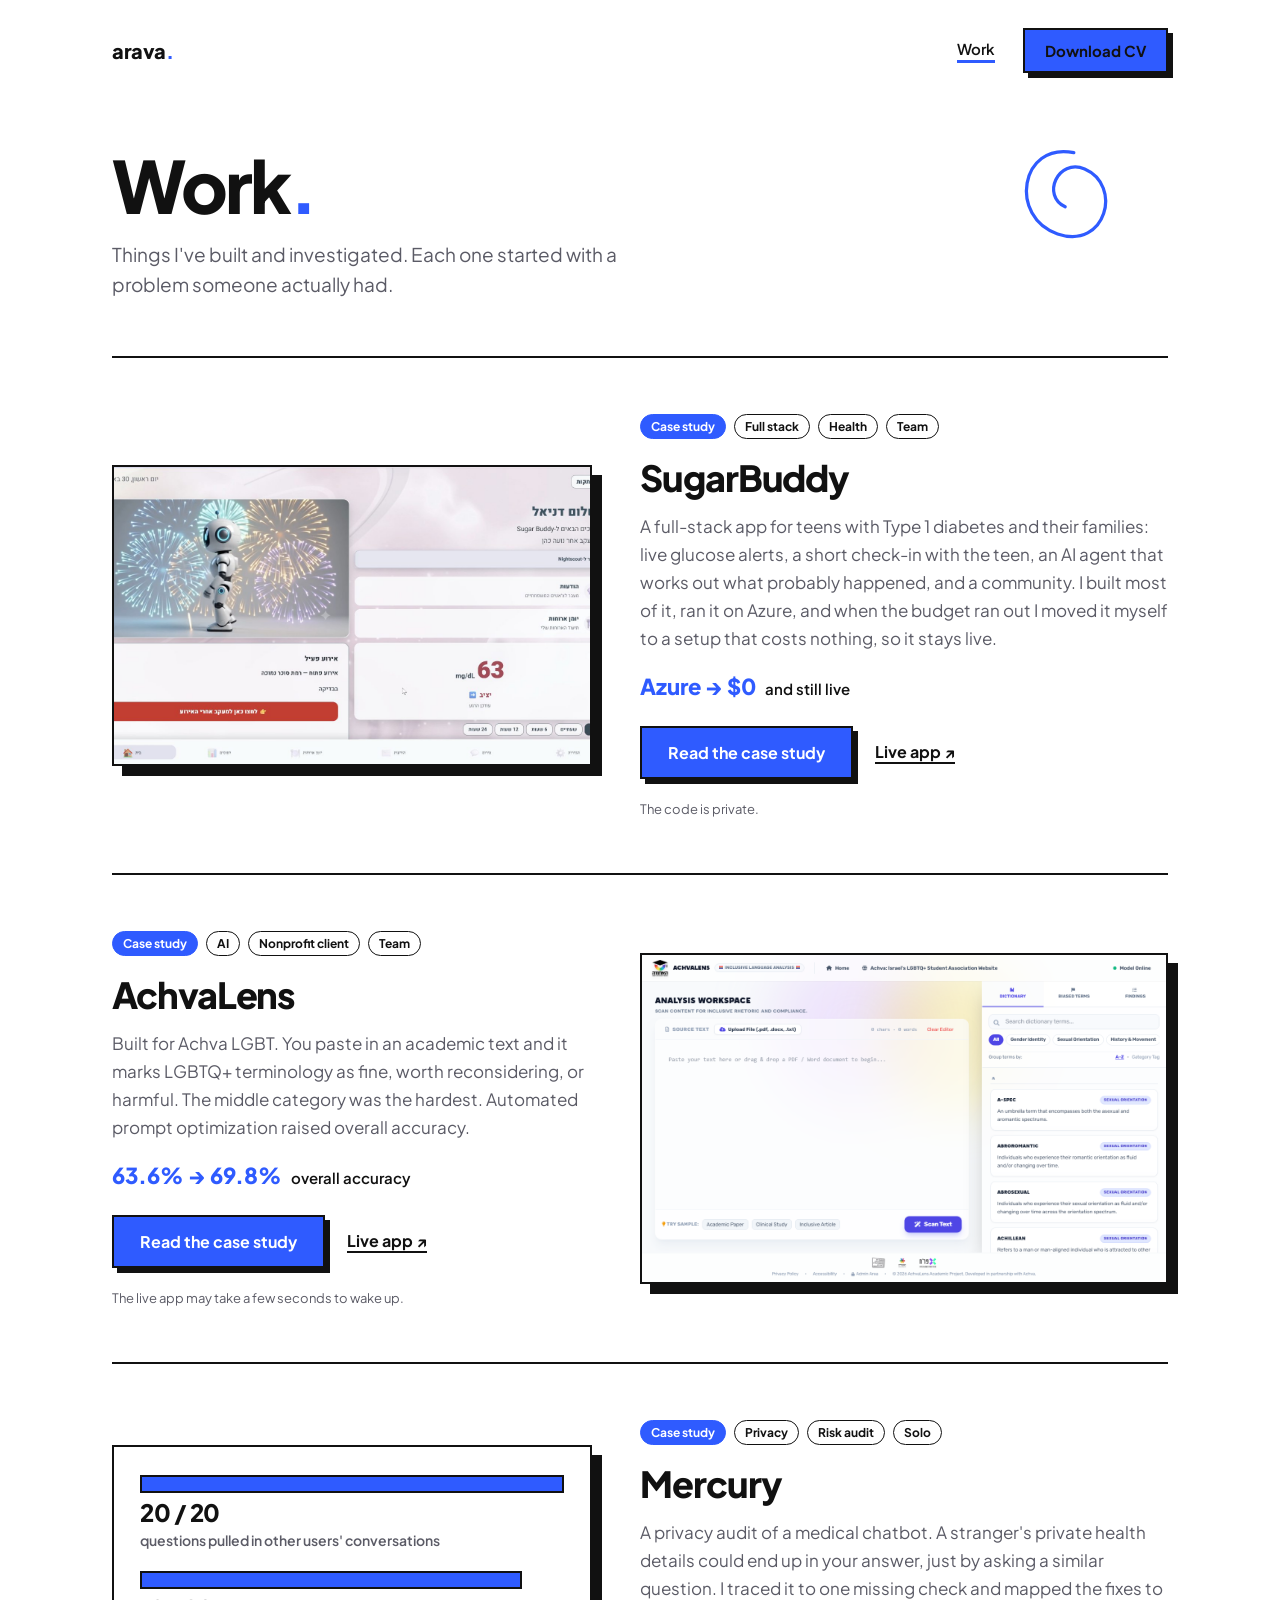
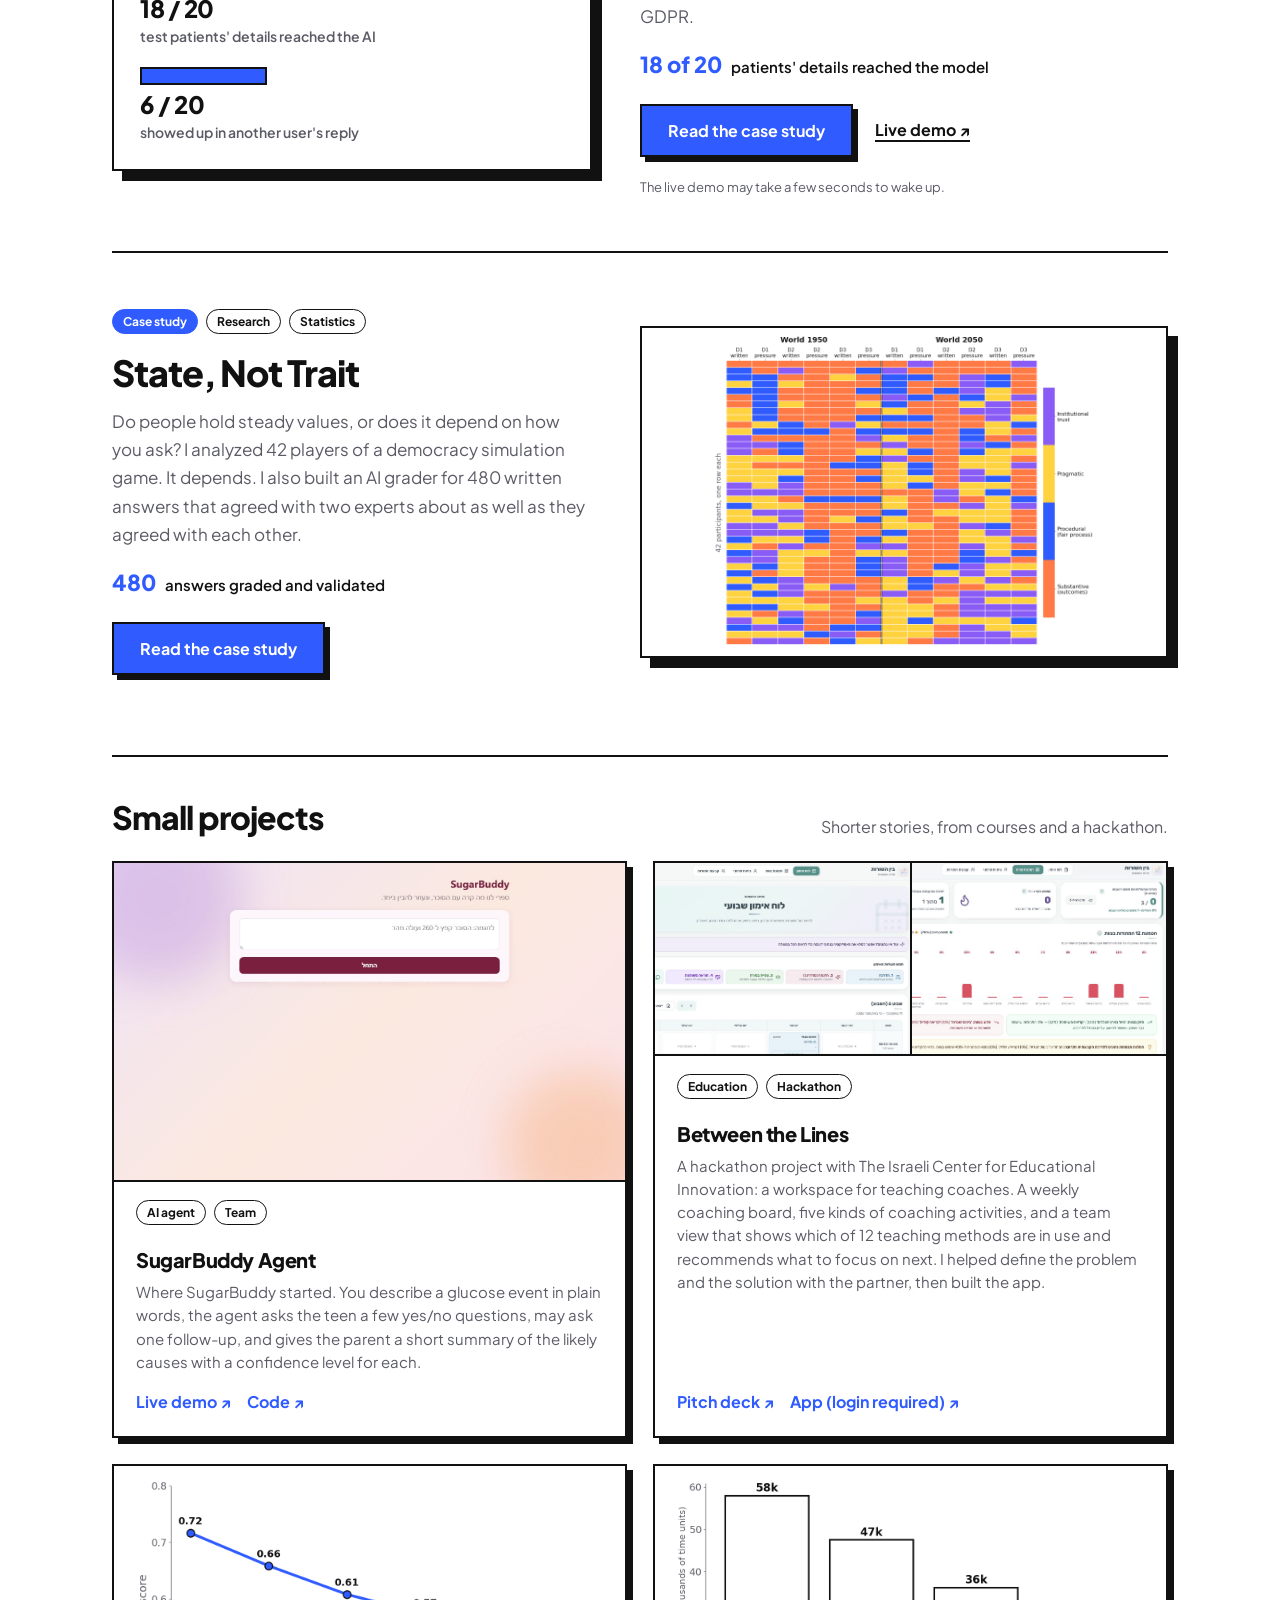
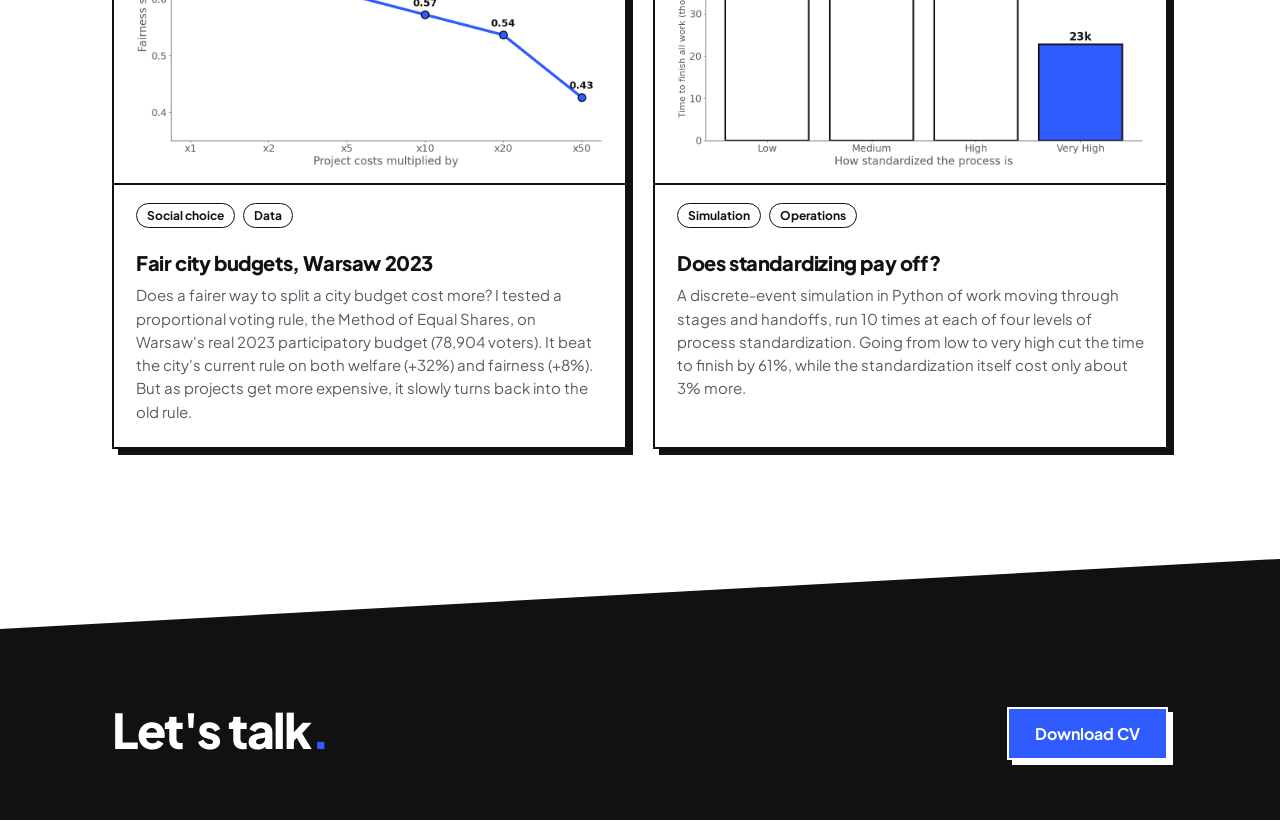
==== work.html @ e7c1b9d0 "Add Small projects: SugarBuddy Agent, Between the Lines, Warsaw budgets, simulation Co-Authored-By: " ====
<!DOCTYPE html>
<html lang="en">
<head>
<meta charset="utf-8">
<meta name="viewport" content="width=device-width, initial-scale=1">
<title>Work · Arava Gendelman</title>
<meta name="description" content="Projects by Arava Gendelman: an AI scanner for a nonprofit, a chatbot privacy audit, research on how people decide, and more.">
<meta property="og:title" content="Work · Arava Gendelman">
<meta property="og:description" content="Things I've built and investigated. Each one started with a problem someone actually had.">
<meta property="og:image" content="https://aravag2408.github.io/assets/img/og.png">
<link rel="icon" href="assets/favicon.svg" type="image/svg+xml">
<link rel="preconnect" href="https://fonts.googleapis.com">
<link rel="stylesheet" href="https://fonts.googleapis.com/css2?family=Plus+Jakarta+Sans:wght@400;500;600;700;800&display=swap">
<link rel="stylesheet" href="assets/style.css">
</head>
<body>
<div class="wrap">
  <nav>
    <a class="logo" href="index.html">arava<span>.</span></a>
    <div class="links"><a class="on" href="work.html">Work</a><a class="btn" href="assets/cv.pdf" download>Download CV</a></div>
  </nav>

  <header class="page">
    <svg class="scribble" viewBox="0 0 120 120" aria-hidden="true"><path d="M70 20 C 20 10, 10 80, 55 95 C 100 110, 115 50, 80 35 C 55 25, 40 60, 62 70" stroke="#2f5bff" stroke-width="3" fill="none" stroke-linecap="round"/></svg>
    <h1>Work<span>.</span></h1>
    <p>Things I've built and investigated. Each one started with a problem someone actually had.</p>
  </header>

  <section class="project">
    <div class="visual"><img src="assets/img/sb-event.jpg" alt="SugarBuddy, the teen's home screen during a low-glucose event"></div>
    <div>
      <div class="meta"><span class="tag b">Case study</span><span class="tag">Full stack</span><span class="tag">Health</span><span class="tag">Team</span></div>
      <h2>SugarBuddy</h2>
      <p>A full-stack app for teens with Type 1 diabetes and their families: live glucose alerts, a short check-in with the teen, an AI agent that works out what probably happened, and a community. I built most of it, ran it on Azure, and when the budget ran out I moved it myself to a setup that costs nothing, so it stays live.</p>
      <div class="num"><b>Azure → $0</b> and still live</div>
      <div class="actions"><a class="btn" href="work/sugarbuddy.html">Read the case study</a><a class="t" href="https://sugarbuddy.netlify.app" target="_blank" rel="noopener">Live app ↗</a><small>The code is private.</small></div>
    </div>
  </section>

  <section class="project flip">
    <div class="visual"><img src="assets/img/achvalens.png" alt="The AchvaLens scanner, where a user pastes a text to check its LGBTQ+ terminology"></div>
    <div>
      <div class="meta"><span class="tag b">Case study</span><span class="tag">AI</span><span class="tag">Nonprofit client</span><span class="tag">Team</span></div>
      <h2>AchvaLens</h2>
      <p>Built for Achva LGBT. You paste in an academic text and it marks LGBTQ+ terminology as fine, worth reconsidering, or harmful. The middle category was the hardest. Automated prompt optimization raised overall accuracy.</p>
      <div class="num"><b>63.6% → 69.8%</b> overall accuracy</div>
      <div class="actions"><a class="btn" href="work/achvalens.html">Read the case study</a><a class="t" href="https://achvalens-b7f0htgxhyc7fsbt.israelcentral-01.azurewebsites.net/" target="_blank" rel="noopener">Live app ↗</a><small>The live app may take a few seconds to wake up.</small></div>
    </div>
  </section>

  <section class="project">
    <div class="visual"><div class="funnel" role="img" aria-label="Audit results: 20 of 20 questions pulled in other users' conversations, 18 of 20 test patients' details reached the AI, 6 of 20 showed up in a reply.">
      <div class="f-row"><div class="f-bar" style="width:100%"></div><b>20 / 20</b><span>questions pulled in other users' conversations</span></div>
      <div class="f-row"><div class="f-bar" style="width:90%"></div><b>18 / 20</b><span>test patients' details reached the AI</span></div>
      <div class="f-row"><div class="f-bar" style="width:30%"></div><b>6 / 20</b><span>showed up in another user's reply</span></div>
    </div></div>
    <div>
      <div class="meta"><span class="tag b">Case study</span><span class="tag">Privacy</span><span class="tag">Risk audit</span><span class="tag">Solo</span></div>
      <h2>Mercury</h2>
      <p>A privacy audit of a medical chatbot. A stranger's private health details could end up in your answer, just by asking a similar question. I traced it to one missing check and mapped the fixes to GDPR.</p>
      <div class="num"><b>18 of 20</b> patients' details reached the model</div>
      <div class="actions"><a class="btn" href="work/mercury.html">Read the case study</a><a class="t" href="https://mercury-audit.onrender.com/" target="_blank" rel="noopener">Live demo ↗</a><small>The live demo may take a few seconds to wake up.</small></div>
    </div>
  </section>

  <section class="project flip">
    <div class="visual"><img class="fit" src="assets/img/decisions.png" alt="Grid of 42 participants by 12 decisions, colored by reasoning type: almost every row mixes several colors"></div>
    <div>
      <div class="meta"><span class="tag b">Case study</span><span class="tag">Research</span><span class="tag">Statistics</span></div>
      <h2>State, Not Trait</h2>
      <p>Do people hold steady values, or does it depend on how you ask? I analyzed 42 players of a democracy simulation game. It depends. I also built an AI grader for 480 written answers that agreed with two experts about as well as they agreed with each other.</p>
      <div class="num"><b>480</b> answers graded and validated</div>
      <div class="actions"><a class="btn" href="work/state-not-trait.html">Read the case study</a></div>
    </div>
  </section>

  <div class="more-h"><h2>Small projects</h2><p>Shorter stories, from courses and a hackathon.</p></div>
  <div class="small-grid">
    <div class="sm">
      <img class="sm-img" src="assets/img/agent.jpg" alt="The SugarBuddy Agent: a text box where a parent describes a glucose event" loading="lazy">
      <div class="meta"><span class="tag">AI agent</span><span class="tag">Team</span></div>
      <h3>SugarBuddy Agent</h3>
      <p>Where SugarBuddy started. You describe a glucose event in plain words, the agent asks the teen a few yes/no questions, may ask one follow-up, and gives the parent a short summary of the likely causes with a confidence level for each.</p>
      <div class="sm-links"><a href="https://suger-buddy-agent.vercel.app" target="_blank" rel="noopener">Live demo ↗</a><a href="https://github.com/Aravag2408/SugerBuddy_Agent" target="_blank" rel="noopener">Code ↗</a></div>
    </div>
    <div class="sm">
      <div class="sm-duo"><img src="assets/img/btl-board.jpg" alt="Between the Lines: a coach's weekly coaching board" loading="lazy"><img src="assets/img/btl-team.jpg" alt="Between the Lines: team view with usage of 12 teaching methods and a recommendation" loading="lazy"></div>
      <div class="meta"><span class="tag">Education</span><span class="tag">Hackathon</span></div>
      <h3>Between the Lines</h3>
      <p>A hackathon project with The Israeli Center for Educational Innovation: a workspace for teaching coaches. A weekly coaching board, five kinds of coaching activities, and a team view that shows which of 12 teaching methods are in use and recommends what to focus on next. I helped define the problem and the solution with the partner, then built the app.</p>
      <div class="sm-links"><a href="https://canva.link/tpksz03aqaskej8" target="_blank" rel="noopener">Pitch deck ↗</a><a href="https://teach-between-lines.base44.app" target="_blank" rel="noopener">App (login required) ↗</a></div>
    </div>
    <div class="sm">
      <img class="sm-img fit" src="assets/img/pb-fairness.png" alt="Line chart: the fairness score falls from 0.72 to 0.43 as project costs are multiplied up to 50 times" loading="lazy">
      <div class="meta"><span class="tag">Social choice</span><span class="tag">Data</span></div>
      <h3>Fair city budgets, Warsaw 2023</h3>
      <p>Does a fairer way to split a city budget cost more? I tested a proportional voting rule, the Method of Equal Shares, on Warsaw's real 2023 participatory budget (78,904 voters). It beat the city's current rule on both welfare (+32%) and fairness (+8%). But as projects get more expensive, it slowly turns back into the old rule.</p>
    </div>
    <div class="sm">
      <img class="sm-img fit" src="assets/img/sim-time.png" alt="Bar chart: time to finish all work falls from 58 thousand to 23 thousand time units as standardization goes from low to very high" loading="lazy">
      <div class="meta"><span class="tag">Simulation</span><span class="tag">Operations</span></div>
      <h3>Does standardizing pay off?</h3>
      <p>A discrete-event simulation in Python of work moving through stages and handoffs, run 10 times at each of four levels of process standardization. Going from low to very high cut the time to finish by 61%, while the standardization itself cost only about 3% more.</p>
    </div>
  </div></div>

<footer>
  <div class="wrap"><h2>Let's talk<span>.</span></h2><a class="btn" href="assets/cv.pdf" download>Download CV</a></div>
</footer>
</body>
</html>
---- assets/style.css ----
:root { --blue:#2f5bff; --blue-text:#2448d8; --ink:#111111; --soft:#eef2ff; --muted:#5b5b66; --paper:#ffffff; }
* { box-sizing:border-box; margin:0; padding:0; }
html { scroll-behavior:smooth; }
body { font-family:'Plus Jakarta Sans',system-ui,-apple-system,'Segoe UI',sans-serif; color:var(--ink); background:var(--paper); }
img { max-width:100%; display:block; }
a:focus-visible, .btn:focus-visible { outline:3px solid var(--blue); outline-offset:3px; }
.wrap { max-width:1120px; margin:0 auto; padding:0 32px; }

nav { display:flex; justify-content:space-between; align-items:center; padding:28px 0; }
.logo { font-weight:800; font-size:20px; letter-spacing:-.02em; color:var(--ink); text-decoration:none; }
.logo span, footer h2 span, .hero h1 .dot { color:var(--blue); }
.links { display:flex; gap:28px; font-weight:600; font-size:15px; align-items:center; }
.links a { color:var(--ink); text-decoration:none; }
.links a.on { border-bottom:3px solid var(--blue); padding-bottom:2px; }
.links .btn { padding:11px 20px; }

.btn { display:inline-block; background:var(--blue); color:#fff; padding:14px 26px; border:2px solid var(--ink); box-shadow:5px 5px 0 var(--ink); font-weight:700; text-decoration:none; transition:transform .12s, box-shadow .12s; }
.btn:hover { transform:translate(2px,2px); box-shadow:3px 3px 0 var(--ink); }
.btn.ghost { background:#fff; color:var(--ink); }

.eyebrow { font-weight:700; color:var(--blue); font-size:14px; letter-spacing:.14em; text-transform:uppercase; }
.tag { font-size:12px; font-weight:700; border:1.5px solid var(--ink); padding:4px 10px; border-radius:99px; }
.tag.b { background:var(--blue); color:#fff; border-color:var(--blue); }
.hl { position:relative; white-space:nowrap; }
.hl svg { position:absolute; left:-6px; bottom:-14px; width:calc(100% + 12px); height:24px; }

/* Home */
.hero { min-height:calc(100vh - 100px); display:grid; grid-template-columns:1.2fr .8fr; gap:56px; align-items:center; padding-bottom:40px; }
.hero h1 { font-size:76px; line-height:1; font-weight:800; letter-spacing:-.04em; margin:20px 0 26px; }
.lede { font-size:20px; line-height:1.6; color:var(--muted); max-width:540px; }
.cta { margin-top:40px; display:flex; gap:20px; flex-wrap:wrap; }
.stack { position:relative; height:420px; }
.tile { position:absolute; border:2px solid var(--ink); box-shadow:8px 8px 0 var(--ink); padding:18px 20px; background:#fff; width:250px; }
.tile b { display:block; font-size:28px; font-weight:800; color:var(--blue); letter-spacing:-.02em; }
.tile span { font-size:13px; color:var(--muted); font-weight:600; }
.tile.t1 { top:10px; left:10px; transform:rotate(-3deg); }
.tile.t2 { top:140px; right:0; background:var(--blue); transform:rotate(2deg); }
.tile.t2 b, .tile.t2 span { color:#fff; }
.tile.t3 { top:280px; left:40px; transform:rotate(-1deg); }
.stack .scribble { position:absolute; right:10px; top:-30px; width:110px; }

.why { background:var(--soft); border-top:2px solid var(--ink); border-bottom:2px solid var(--ink); }
.why .wrap { display:grid; grid-template-columns:220px 1fr; gap:48px; padding-top:88px; padding-bottom:88px; }
.why h2 { font-size:15px; letter-spacing:.14em; text-transform:uppercase; color:var(--blue-text); padding-top:8px; }
.why p { font-size:28px; line-height:1.5; font-weight:500; letter-spacing:-.01em; }
.why .go { margin-top:40px; }

footer { background:var(--ink); color:#fff; clip-path:polygon(0 70px,100% 0,100% 100%,0 100%); padding:140px 0 60px; }
footer .wrap { display:flex; justify-content:space-between; align-items:flex-end; gap:24px; flex-wrap:wrap; }
footer h2 { font-size:48px; font-weight:800; letter-spacing:-.03em; }
footer .btn { box-shadow:5px 5px 0 #fff; border-color:#fff; }

@media (max-width: 860px) {
  .wrap { padding:0 16px; }
  .links { gap:16px; }
  .hero { grid-template-columns:1fr; min-height:auto; padding:24px 0 56px; gap:40px; }
  .hero h1 { font-size:46px; }
  .stack { height:auto; display:grid; gap:18px; }
  .tile, .tile.t1, .tile.t2, .tile.t3 { position:static; width:auto; transform:none; }
  .stack .scribble { display:none; }
  .why .wrap { grid-template-columns:1fr; gap:16px; padding-top:56px; padding-bottom:56px; }
  .why p { font-size:21px; }
  footer h2 { font-size:36px; }
}

/* Work */
header.page { padding:48px 0 56px; position:relative; }
header.page h1 { font-size:72px; font-weight:800; letter-spacing:-.04em; line-height:1; }
header.page h1 span { color:var(--blue); }
header.page p { margin-top:18px; font-size:19px; color:var(--muted); max-width:560px; line-height:1.6; }
header.page .scribble { position:absolute; right:40px; top:30px; width:130px; }
.project { display:grid; grid-template-columns:1fr 1.1fr; gap:48px; align-items:center; padding:56px 0; border-top:2px solid var(--ink); }
.project.flip .visual { order:2; }
.visual { border:2px solid var(--ink); box-shadow:10px 10px 0 var(--ink); background:var(--soft); overflow:hidden; }
.visual img { width:100%; aspect-ratio:16/10; object-fit:cover; object-position:top; }
.visual img.fit { object-fit:contain; background:#fff; padding:8px; }
.funnel { aspect-ratio:16/10; padding:28px 26px; display:flex; flex-direction:column; justify-content:center; gap:22px; background:#fff; }
.f-row { display:grid; grid-template-columns:1fr; gap:4px; }
.f-bar { height:18px; background:var(--blue); border:2px solid var(--ink); }
.f-row b { font-size:24px; font-weight:800; letter-spacing:-.02em; }
.f-row span { font-size:14px; color:var(--muted); font-weight:600; }
.meta { display:flex; flex-wrap:wrap; gap:8px; margin-bottom:16px; }
.project h2 { font-size:36px; font-weight:800; letter-spacing:-.03em; margin-bottom:12px; }
.project p { font-size:17px; line-height:1.65; color:var(--muted); }
.project .num { margin-top:20px; font-size:15px; font-weight:600; }
.project .num b { color:var(--blue); font-size:22px; font-weight:800; margin-right:6px; }
.actions { margin-top:26px; display:flex; gap:22px; align-items:center; flex-wrap:wrap; }
.actions a.t { font-weight:700; color:var(--ink); text-decoration:none; border-bottom:2px solid var(--ink); }
.actions small { color:var(--muted); font-size:13px; width:100%; }
.more-h { margin-top:24px; padding:40px 0 24px; border-top:2px solid var(--ink); display:flex; justify-content:space-between; align-items:flex-end; gap:16px; flex-wrap:wrap; }
.more-h h2 { font-size:32px; font-weight:800; letter-spacing:-.03em; }
.more-h p { color:var(--muted); }
.small-grid { display:grid; grid-template-columns:repeat(2,1fr); gap:26px; padding-bottom:110px; }
.sm { border:2px solid var(--ink); box-shadow:6px 6px 0 var(--ink); padding:24px 22px; display:flex; flex-direction:column; }
.sm h3 { font-size:20px; font-weight:800; margin:6px 0 8px; letter-spacing:-.02em; }
.sm p { color:var(--muted); font-size:15px; line-height:1.55; flex:1; }
.sm .note { margin-top:14px; font-size:13px; background:var(--soft); padding:8px 10px; border-left:3px solid var(--blue); color:var(--ink); }
.sm .sm-links { margin-top:18px; display:flex; gap:16px; flex-wrap:wrap; }
.sm .sm-links a { font-weight:700; color:var(--blue); text-decoration:none; }
@media (max-width: 860px) {
  header.page h1 { font-size:48px; }
  header.page .scribble { display:none; }
  .project { grid-template-columns:1fr; gap:28px; padding:40px 0; }
  .project.flip .visual { order:0; }
  .project h2 { font-size:28px; }
  .small-grid { grid-template-columns:1fr; }
}

/* Case studies */
.cs-head { padding:40px 0 48px; display:grid; grid-template-columns:1.4fr 1fr; gap:48px; align-items:start; }
.cs-head h1 { font-size:60px; font-weight:800; letter-spacing:-.04em; line-height:1.02; margin:16px 0 18px; }
.cs-head .sum { font-size:20px; line-height:1.6; color:var(--muted); }
.cs-head .actions { margin-top:28px; }
.facts { border:2px solid var(--ink); box-shadow:8px 8px 0 var(--ink); padding:22px 24px; background:var(--soft); }
.facts dt { font-size:12px; font-weight:800; letter-spacing:.12em; text-transform:uppercase; color:var(--blue-text); margin-top:14px; }
.facts dt:first-child { margin-top:0; }
.facts dd { font-size:15px; line-height:1.55; margin-top:4px; }
.cs-body { max-width:760px; padding-bottom:96px; }
.cs-body section { padding:44px 0; border-top:2px solid var(--ink); }
.cs-body h2 { font-size:30px; font-weight:800; letter-spacing:-.03em; margin-bottom:16px; }
.cs-body p { font-size:18px; line-height:1.7; color:#2b2b33; margin-bottom:14px; }
.step { display:grid; grid-template-columns:44px 1fr; gap:14px; margin-top:22px; }
.step .n { width:36px; height:36px; border:2px solid var(--ink); background:var(--blue); color:#fff; font-weight:800; display:flex; align-items:center; justify-content:center; box-shadow:3px 3px 0 var(--ink); }
.step h3 { font-size:19px; font-weight:800; margin-bottom:6px; }
.step p { font-size:17px; margin:0; }
.stat-row { display:grid; grid-template-columns:repeat(3,1fr); gap:18px; margin:22px 0 26px; }
.stat-row div { border:2px solid var(--ink); padding:16px 18px; }
.stat-row b { display:block; font-size:28px; font-weight:800; color:var(--blue); letter-spacing:-.02em; }
.stat-row span { font-size:14px; color:var(--muted); font-weight:600; }
.figure { border:2px solid var(--ink); box-shadow:8px 8px 0 var(--ink); margin:26px 0 8px; background:#fff; }
.caption { font-size:14px; color:var(--muted); margin-top:12px; }
.next-cs { display:flex; justify-content:space-between; align-items:center; gap:16px; flex-wrap:wrap; padding:36px 0 96px; border-top:2px solid var(--ink); }
.next-cs a.t { font-size:22px; font-weight:800; color:var(--ink); text-decoration:none; }
.next-cs a.t span { color:var(--blue); }
@media (max-width: 860px) {
  .cs-head { grid-template-columns:1fr; gap:28px; }
  .cs-head h1 { font-size:40px; }
  .stat-row { grid-template-columns:1fr; }
  .cs-body p { font-size:17px; }
}

/* SugarBuddy: feature grid, architecture and deployment story */
.cs-wide { max-width:1120px; }
.features { display:grid; grid-template-columns:repeat(2,1fr); gap:18px; margin-top:22px; }
.feature { border:2px solid var(--ink); padding:18px 20px; background:#fff; }
.feature h3 { font-size:18px; font-weight:800; margin-bottom:6px; }
.feature p { font-size:16px; line-height:1.6; color:var(--muted); margin:0; }
.arch { border:2px solid var(--ink); box-shadow:8px 8px 0 var(--ink); background:var(--soft); padding:24px; margin:26px 0 8px; display:grid; grid-template-columns:repeat(3,1fr); gap:14px; align-items:stretch; }
.arch .node { background:#fff; border:2px solid var(--ink); padding:12px 14px; font-size:14px; line-height:1.45; }
.arch .node b { display:block; font-size:16px; margin-bottom:2px; }
.arch .node.core { background:var(--blue); color:#fff; grid-row:span 2; display:flex; flex-direction:column; justify-content:center; }
.deploy { display:grid; grid-template-columns:1fr auto 1fr; gap:18px; align-items:center; margin:26px 0 8px; }
.deploy .card { border:2px solid var(--ink); box-shadow:8px 8px 0 var(--ink); padding:20px 22px; background:#fff; height:100%; }
.deploy .card.free { background:var(--blue); color:#fff; }
.deploy .card h3 { font-size:20px; font-weight:800; margin-bottom:10px; }
.deploy .card ul { padding-left:18px; font-size:15px; line-height:1.6; }
.deploy .arrow { font-size:15px; font-weight:800; text-align:center; color:var(--ink); }
.deploy .arrow span { display:block; font-size:34px; color:var(--blue); }
@media (max-width: 860px) {
  .features { grid-template-columns:1fr; }
  .arch { grid-template-columns:1fr; }
  .arch .node.core { grid-row:auto; }
  .deploy { grid-template-columns:1fr; }
  .deploy .arrow span { transform:rotate(90deg); }
}
/* SugarBuddy gallery */
.gallery { display:grid; grid-template-columns:repeat(2,1fr); gap:26px; margin-top:24px; }
.gallery figure { margin:0; }
.gallery figure.wide { grid-column:1 / -1; }
.gallery img { border:2px solid var(--ink); box-shadow:8px 8px 0 var(--ink); background:#fff; width:100%; }
.gallery figcaption { font-size:15px; line-height:1.55; color:var(--muted); margin-top:14px; }
.gallery figcaption b { color:var(--ink); }
@media (max-width: 860px) { .gallery { grid-template-columns:1fr; } }
/* Small project cards with images */
.sm-img { max-width:none; width:calc(100% + 44px); margin:-24px -22px 18px; aspect-ratio:16/10; object-fit:cover; object-position:top; border-bottom:2px solid var(--ink); background:#fff; }
.sm-img.fit { object-fit:contain; padding:10px; }
.sm-duo { display:grid; grid-template-columns:1fr 1fr; gap:2px; margin:-24px -22px 18px; border-bottom:2px solid var(--ink); background:var(--ink); }
.sm-duo img { aspect-ratio:4/3; object-fit:cover; object-position:top right; background:#fff; }
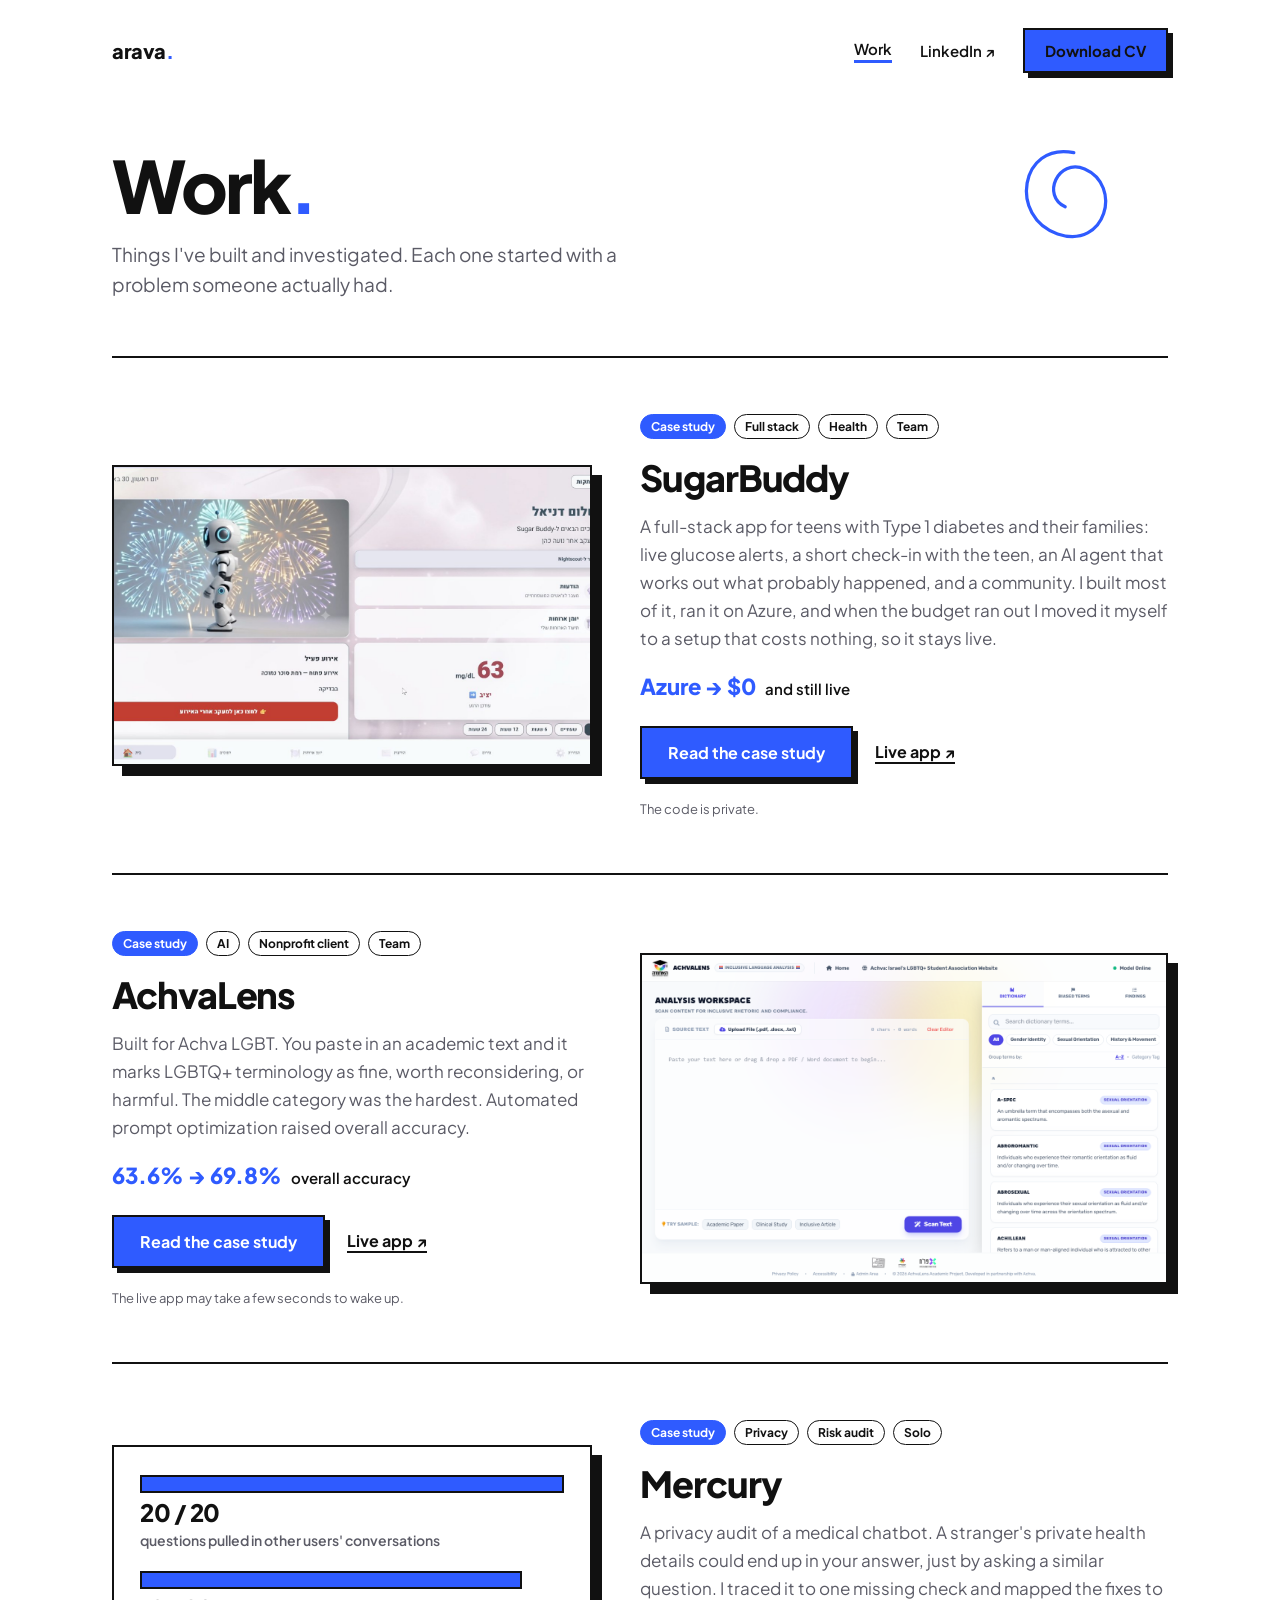
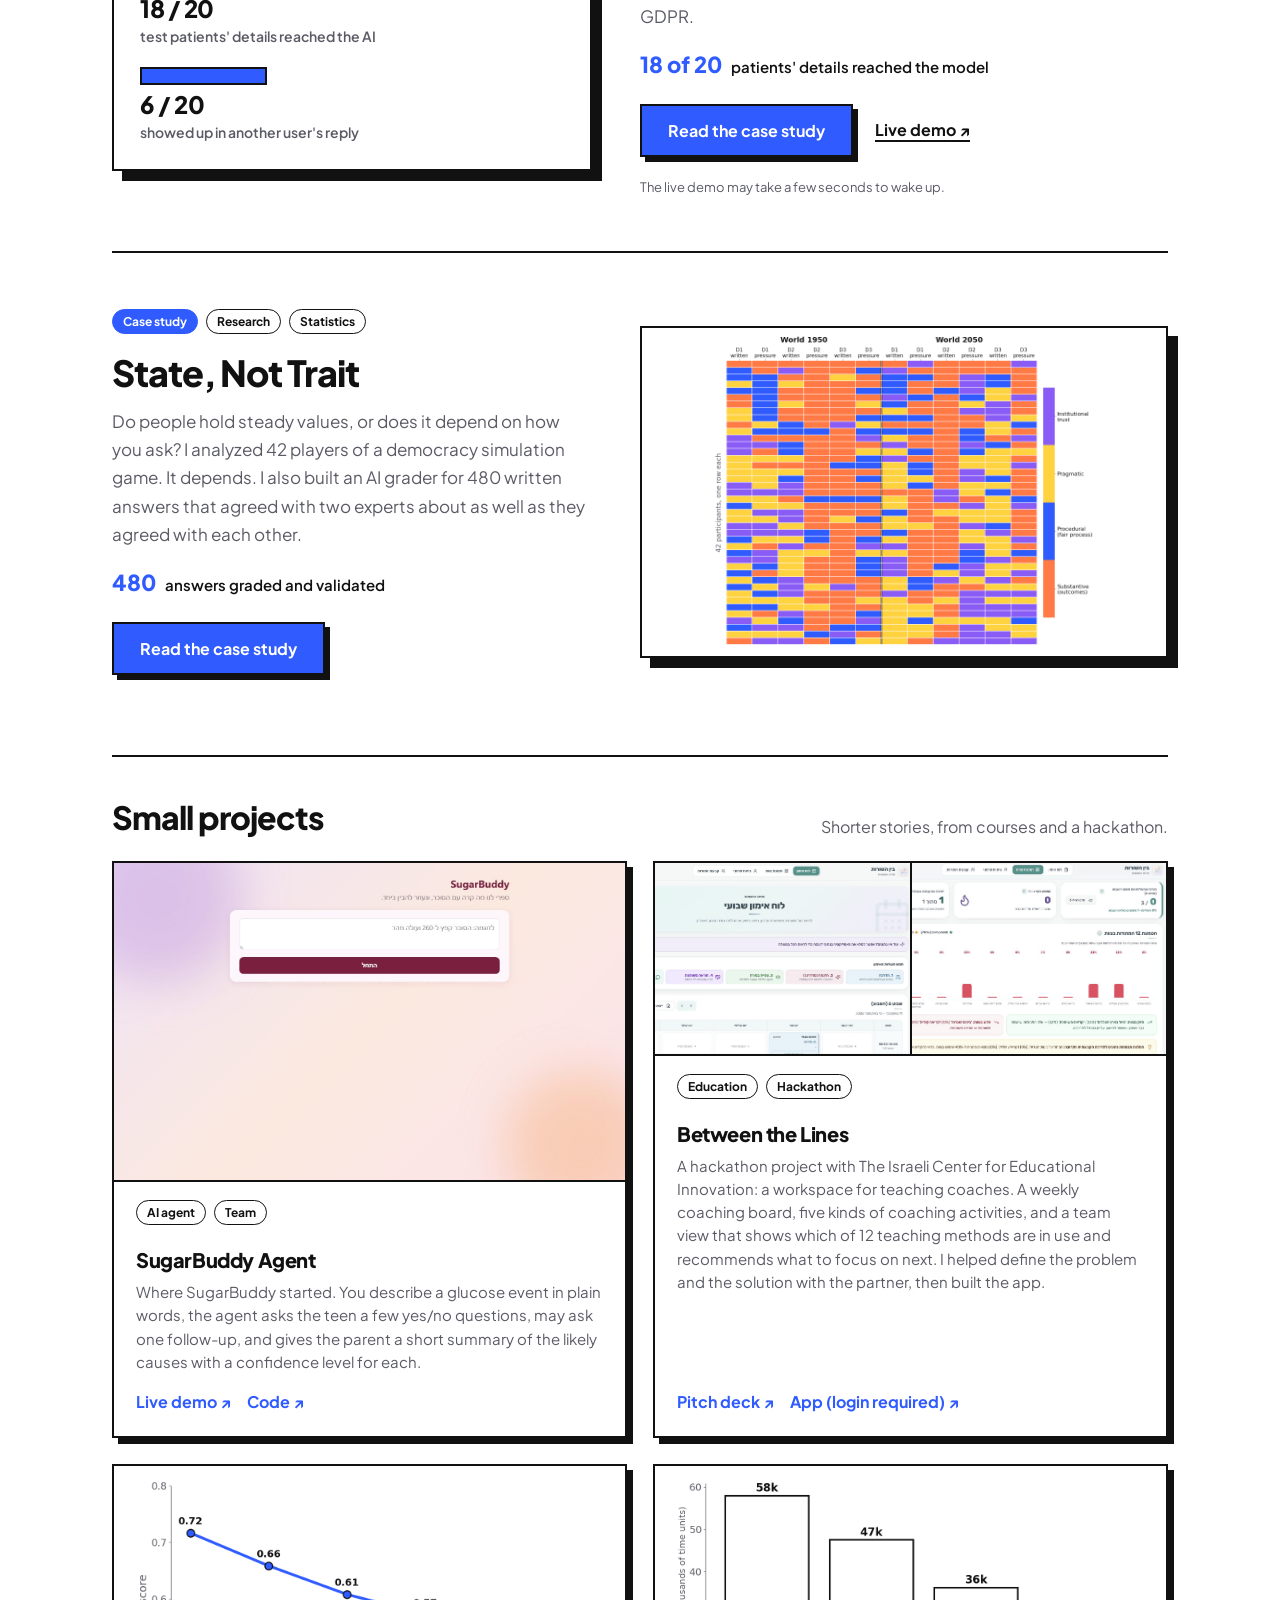
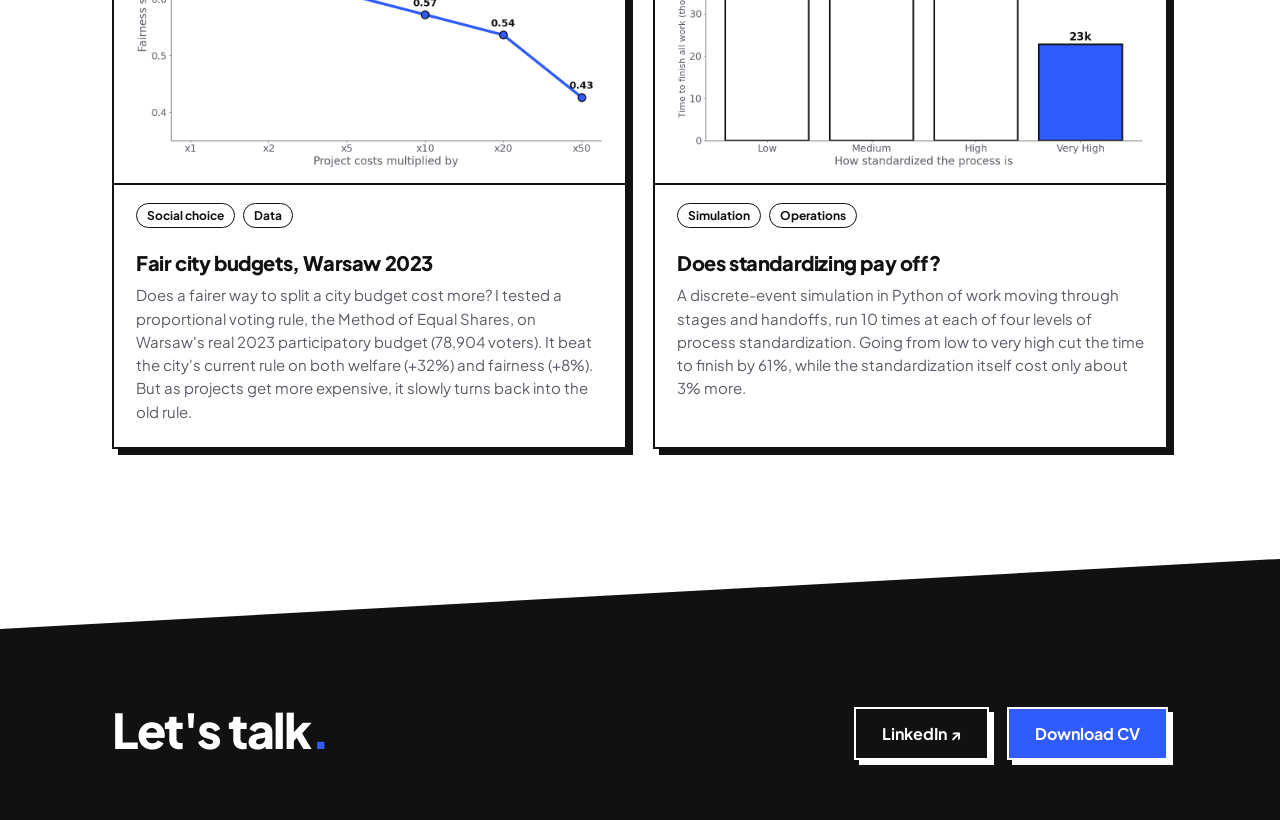
==== commit 3afecd69: "Personal hero with photo; LinkedIn on every page Co-Authored-By: Claude Opus 5.5 <noreply@anthropic." ====
--- a/work.html
+++ b/work.html
@@ -17,7 +17,7 @@
 <div class="wrap">
   <nav>
     <a class="logo" href="index.html">arava<span>.</span></a>
-    <div class="links"><a class="on" href="work.html">Work</a><a class="btn" href="assets/cv.pdf" download>Download CV</a></div>
+    <div class="links"><a class="on" href="work.html">Work</a><a href="https://www.linkedin.com/in/arava-gendelman" target="_blank" rel="noopener">LinkedIn ↗</a><a class="btn" href="assets/cv.pdf" download>Download CV</a></div>
   </nav>
 
   <header class="page">
@@ -105,7 +105,7 @@
   </div></div>
 
 <footer>
-  <div class="wrap"><h2>Let's talk<span>.</span></h2><a class="btn" href="assets/cv.pdf" download>Download CV</a></div>
+  <div class="wrap"><h2>Let's talk<span>.</span></h2><div class="foot-links"><a class="btn ghost" href="https://www.linkedin.com/in/arava-gendelman" target="_blank" rel="noopener">LinkedIn ↗</a><a class="btn" href="assets/cv.pdf" download>Download CV</a></div></div>
 </footer>
 </body>
 </html>
--- a/assets/style.css
+++ b/assets/style.css
@@ -175,4 +175,29 @@
 .sm-img { max-width:none; width:calc(100% + 44px); margin:-24px -22px 18px; aspect-ratio:16/10; object-fit:cover; object-position:top; border-bottom:2px solid var(--ink); background:#fff; }
 .sm-img.fit { object-fit:contain; padding:10px; }
 .sm-duo { display:grid; grid-template-columns:1fr 1fr; gap:2px; margin:-24px -22px 18px; border-bottom:2px solid var(--ink); background:var(--ink); }
-.sm-duo img { aspect-ratio:4/3; object-fit:cover; object-position:top right; background:#fff; }+.sm-duo img { aspect-ratio:4/3; object-fit:cover; object-position:top right; background:#fff; }
+/* Personal hero */
+.hero h1 .dot { color:var(--blue); }
+.tagline { font-size:34px; line-height:1.2; font-weight:800; letter-spacing:-.02em; margin:-6px 0 26px; max-width:560px; }
+.stack { height:560px; }
+.stack .me { position:absolute; top:0; left:30px; width:310px; aspect-ratio:1; object-fit:cover; border:2px solid var(--ink); box-shadow:12px 12px 0 var(--blue); transform:rotate(-2deg); }
+.stack .tile.t1 { top:250px; left:-20px; }
+.stack .tile.t2 { top:330px; right:-10px; }
+.stack .tile.t3 { top:450px; left:20px; }
+.stack .scribble { right:0; top:-20px; }
+.foot-links { display:flex; gap:18px; flex-wrap:wrap; }
+footer .btn.ghost { background:transparent; color:#fff; }
+@media (max-width: 860px) {
+  .tagline { font-size:24px; }
+  .stack { height:auto; }
+  .stack .me { position:static; width:100%; max-width:340px; transform:none; margin-bottom:6px; }
+}.stack { height:620px; }
+.stack .me { left:70px; width:300px; }
+.stack .tile.t1 { top:280px; left:-30px; }
+.stack .tile.t2 { top:390px; right:-20px; }
+.stack .tile.t3 { top:500px; left:0; }
+.stack .scribble { right:-30px; top:-30px; }
+@media (max-width: 860px) {
+  .stack { height:auto; }
+  .links a[href*="linkedin"] { display:none; }
+}
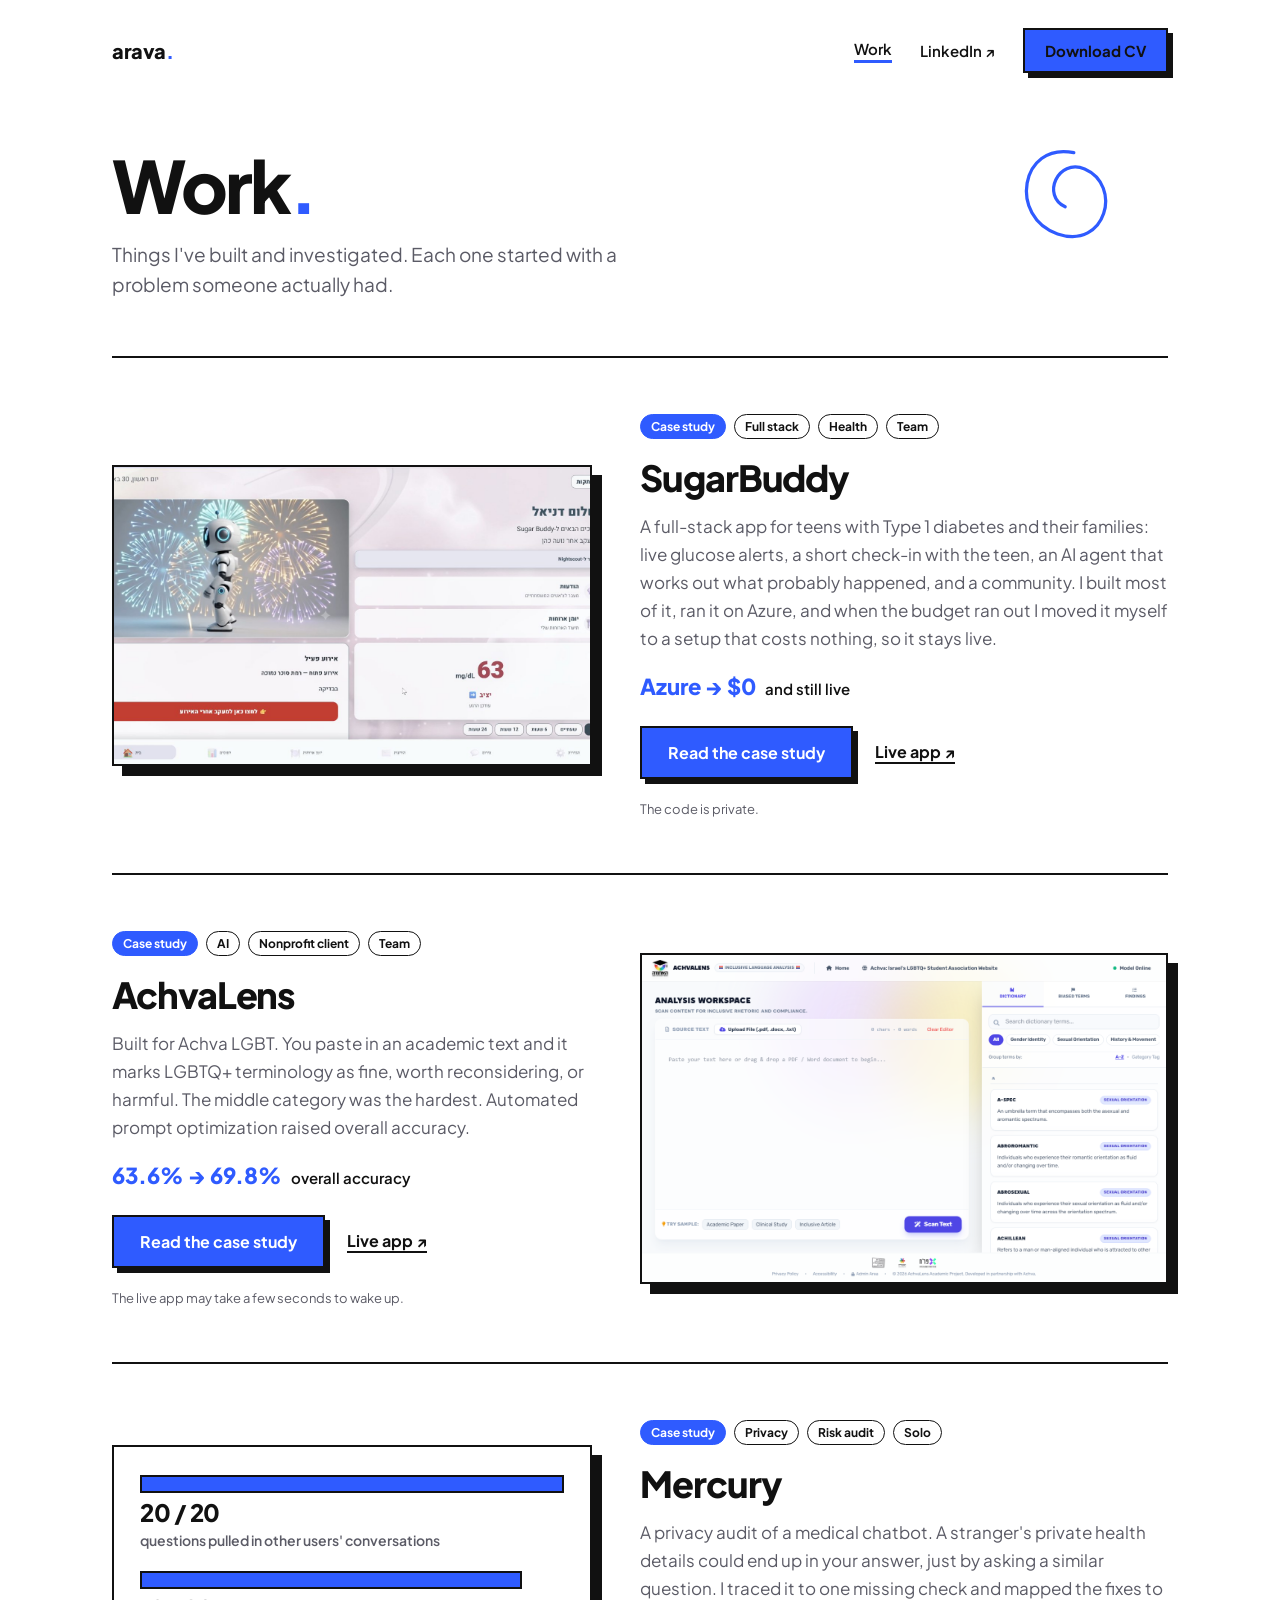
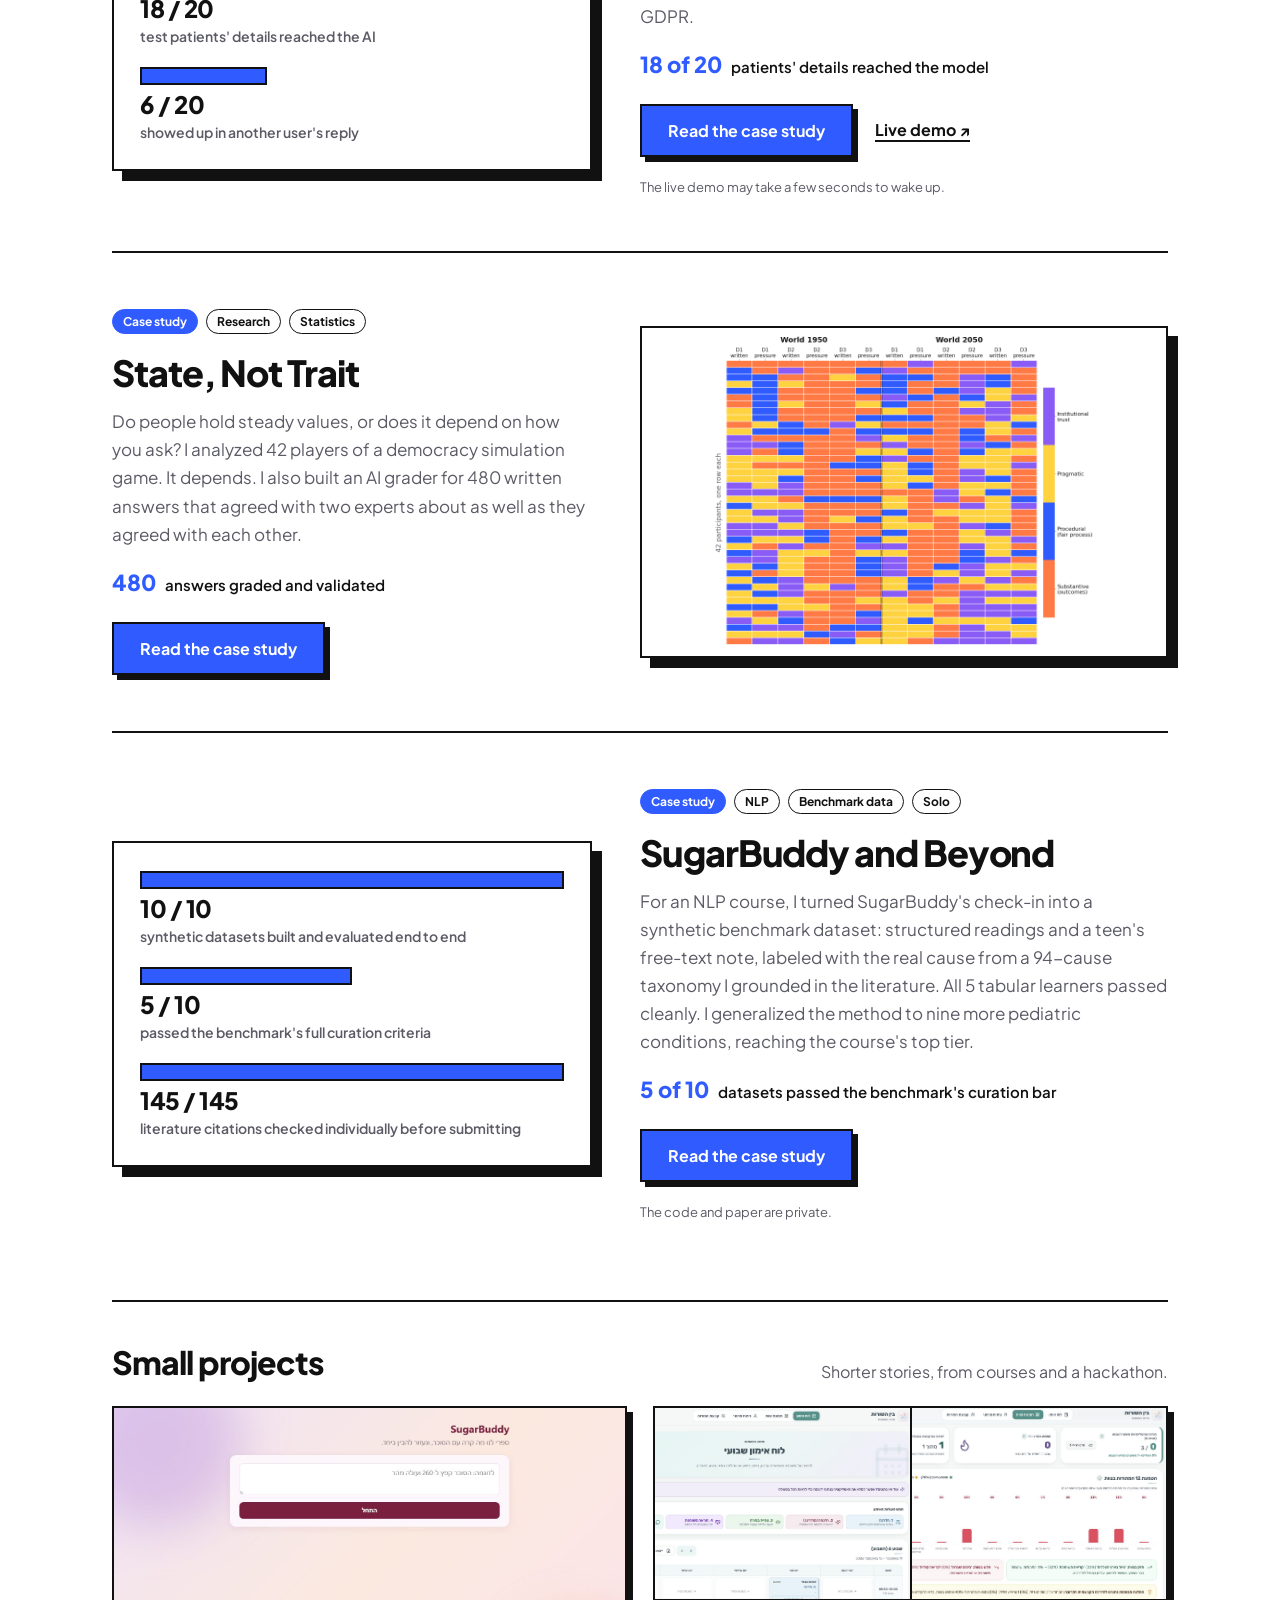
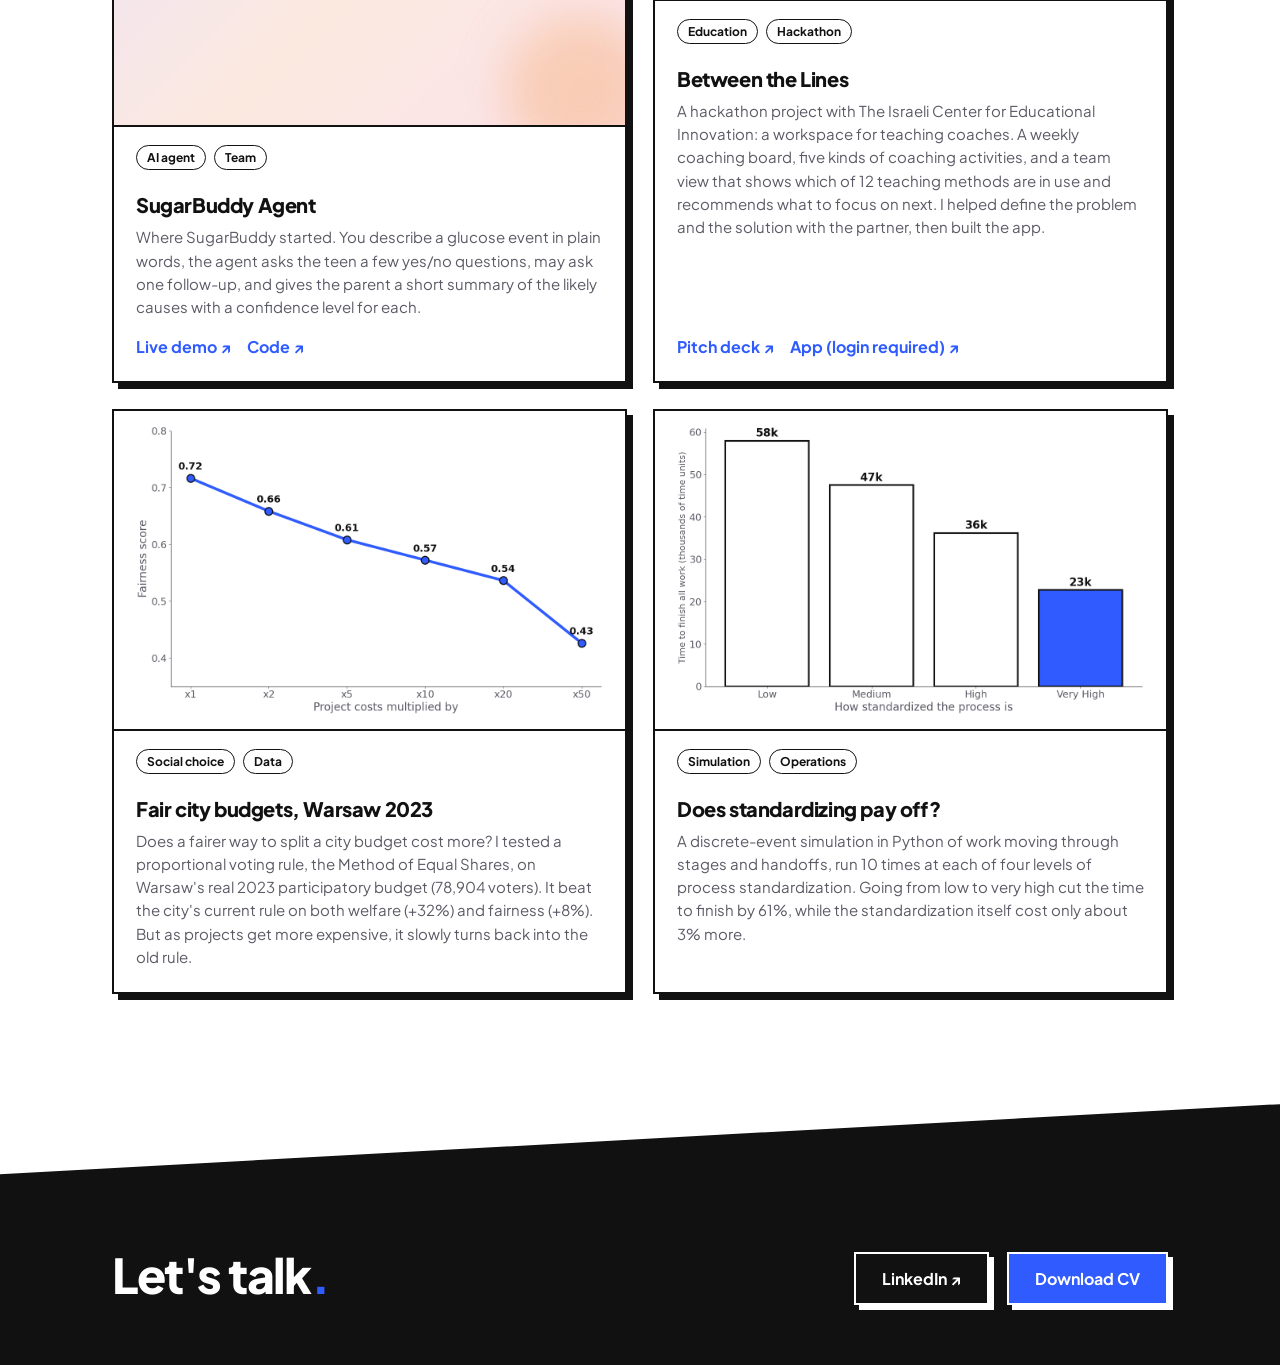
==== commit b0b8a2ae: "Add SugarBuddy and Beyond case study New case study page for the NLP-course text-tabular dataset-cur" ====
--- a/work.html
+++ b/work.html
@@ -74,6 +74,21 @@
     </div>
   </section>
 
+  <section class="project">
+    <div class="visual"><div class="funnel" role="img" aria-label="10 of 10 datasets built and evaluated, 5 of 10 passed the benchmark's curation bar, 145 of 145 literature citations checked individually.">
+      <div class="f-row"><div class="f-bar" style="width:100%"></div><b>10 / 10</b><span>synthetic datasets built and evaluated end to end</span></div>
+      <div class="f-row"><div class="f-bar" style="width:50%"></div><b>5 / 10</b><span>passed the benchmark's full curation criteria</span></div>
+      <div class="f-row"><div class="f-bar" style="width:100%"></div><b>145 / 145</b><span>literature citations checked individually before submitting</span></div>
+    </div></div>
+    <div>
+      <div class="meta"><span class="tag b">Case study</span><span class="tag">NLP</span><span class="tag">Benchmark data</span><span class="tag">Solo</span></div>
+      <h2>SugarBuddy and Beyond</h2>
+      <p>For an NLP course, I turned SugarBuddy's check-in into a synthetic benchmark dataset: structured readings and a teen's free-text note, labeled with the real cause from a 94-cause taxonomy I grounded in the literature. All 5 tabular learners passed cleanly. I generalized the method to nine more pediatric conditions, reaching the course's top tier.</p>
+      <div class="num"><b>5 of 10</b> datasets passed the benchmark's curation bar</div>
+      <div class="actions"><a class="btn" href="work/sugarbuddy-and-beyond.html">Read the case study</a><small>The code and paper are private.</small></div>
+    </div>
+  </section>
+
   <div class="more-h"><h2>Small projects</h2><p>Shorter stories, from courses and a hackathon.</p></div>
   <div class="small-grid">
     <div class="sm">
--- a/assets/style.css
+++ b/assets/style.css
@@ -200,4 +200,35 @@
 @media (max-width: 860px) {
   .stack { height:auto; }
   .links a[href*="linkedin"] { display:none; }
+}
+/* Trait cards */
+.stack .tile { width:270px; text-decoration:none; }
+.stack .tile b { font-size:20px; line-height:1.2; margin-bottom:6px; }
+.stack .tile span { font-size:13px; line-height:1.45; display:block; }.stack { height:700px; }
+.stack .me { left:90px; width:270px; }
+.stack .tile.t1 { top:235px; left:-30px; }
+.stack .tile.t2 { top:385px; right:-20px; }
+.stack .tile.t3 { top:540px; left:0; }
+@media (max-width: 860px) { .stack { height:auto; } }
+/* Hero cards: titles only */
+.stack { height:560px; }
+.stack .me { left:70px; width:300px; }
+.stack .tile { width:auto; padding:16px 22px; }
+.stack .tile b { font-size:22px; margin:0; white-space:nowrap; }
+.stack .tile.t1 { top:260px; left:-30px; }
+.stack .tile.t2 { top:350px; right:-20px; }
+.stack .tile.t3 { top:440px; left:10px; }
+@media (max-width: 860px) { .stack { height:auto; } .stack .tile b { white-space:normal; } }
+/* Hero design A: bigger photo + blue dot pattern */
+.stack::before { content:""; position:absolute; top:-40px; right:-60px; width:420px; height:520px; z-index:-1;
+  background-image:radial-gradient(#2f5bff 2.2px, transparent 2.4px); background-size:22px 22px; opacity:.55; }
+.stack { height:600px; }
+.stack .me { width:360px; left:40px; top:0; }
+.stack .tile.t1 { top:300px; left:-50px; }
+.stack .tile.t2 { top:395px; right:-40px; }
+.stack .tile.t3 { top:490px; left:0; }
+@media (max-width: 860px) {
+  .stack { height:auto; }
+  .stack::before { top:-16px; right:-16px; width:70%; height:300px; }
+  .stack .me { width:100%; max-width:340px; }
 }
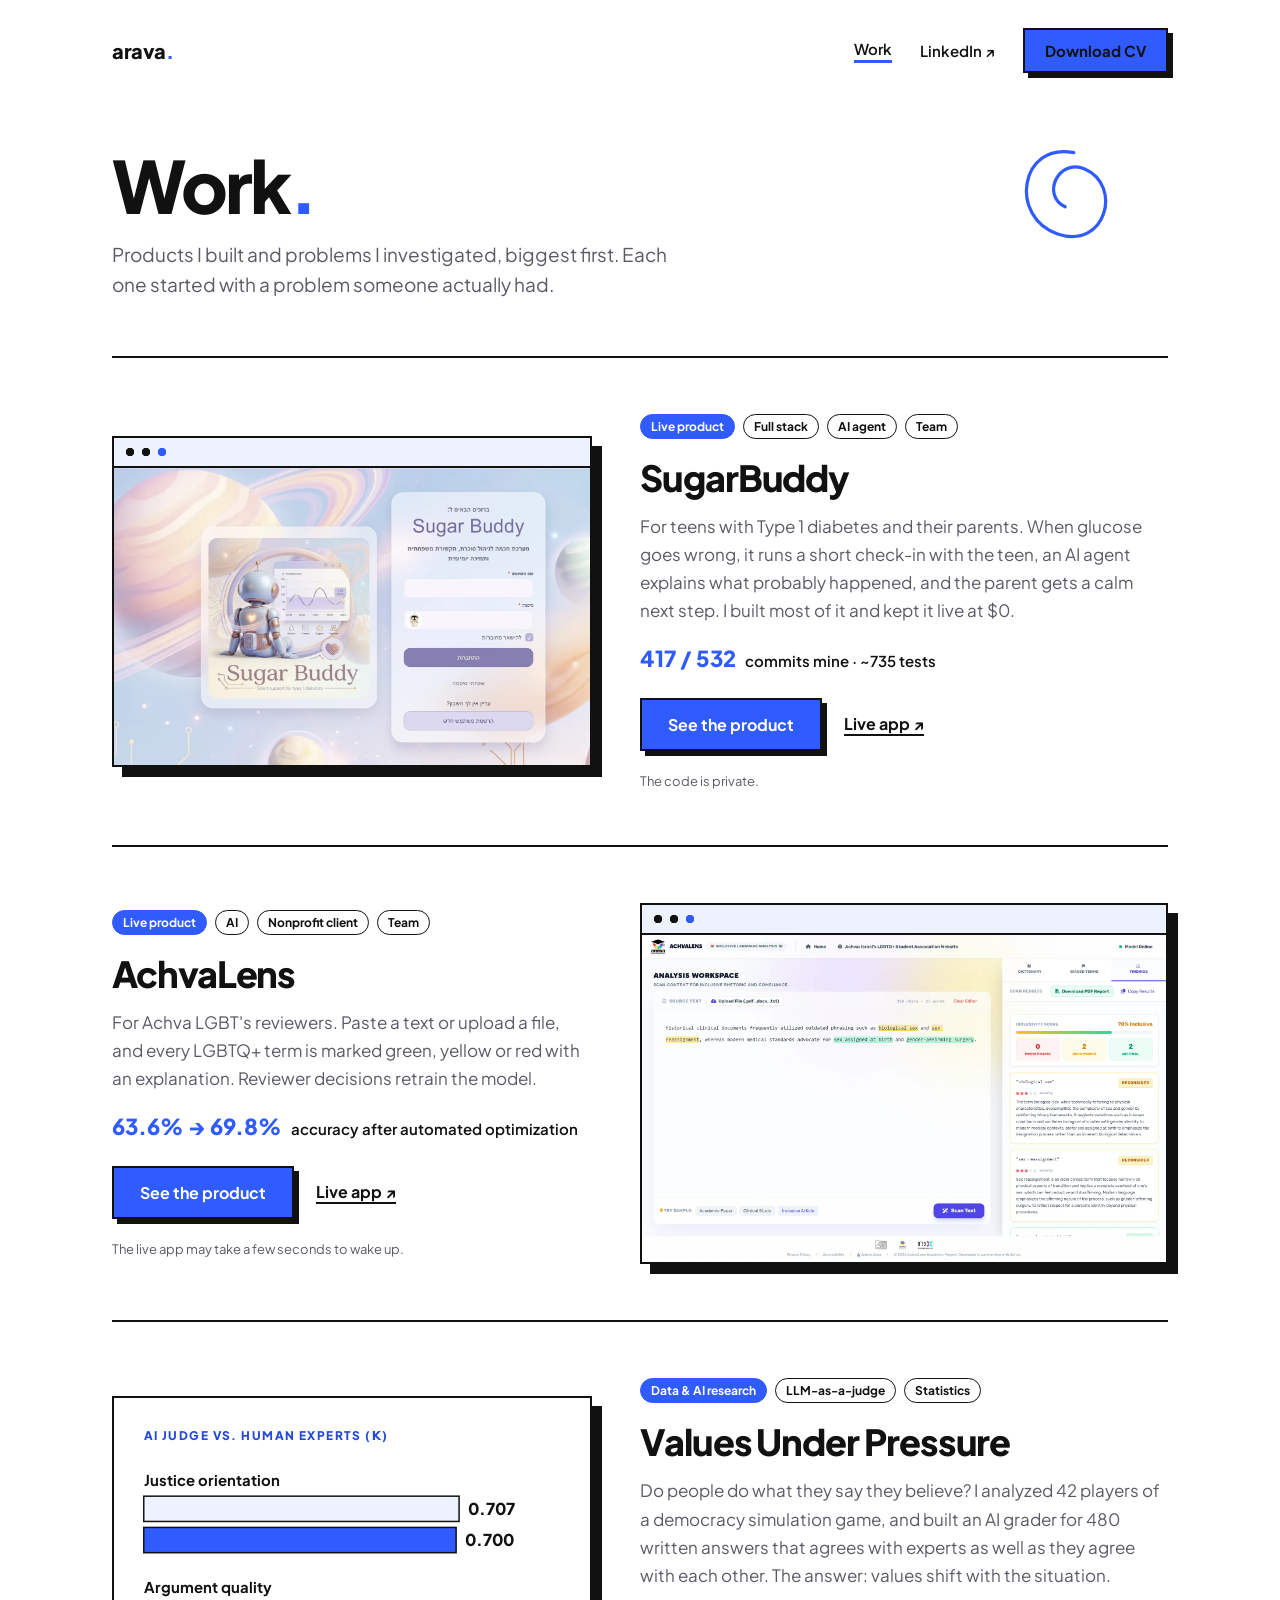
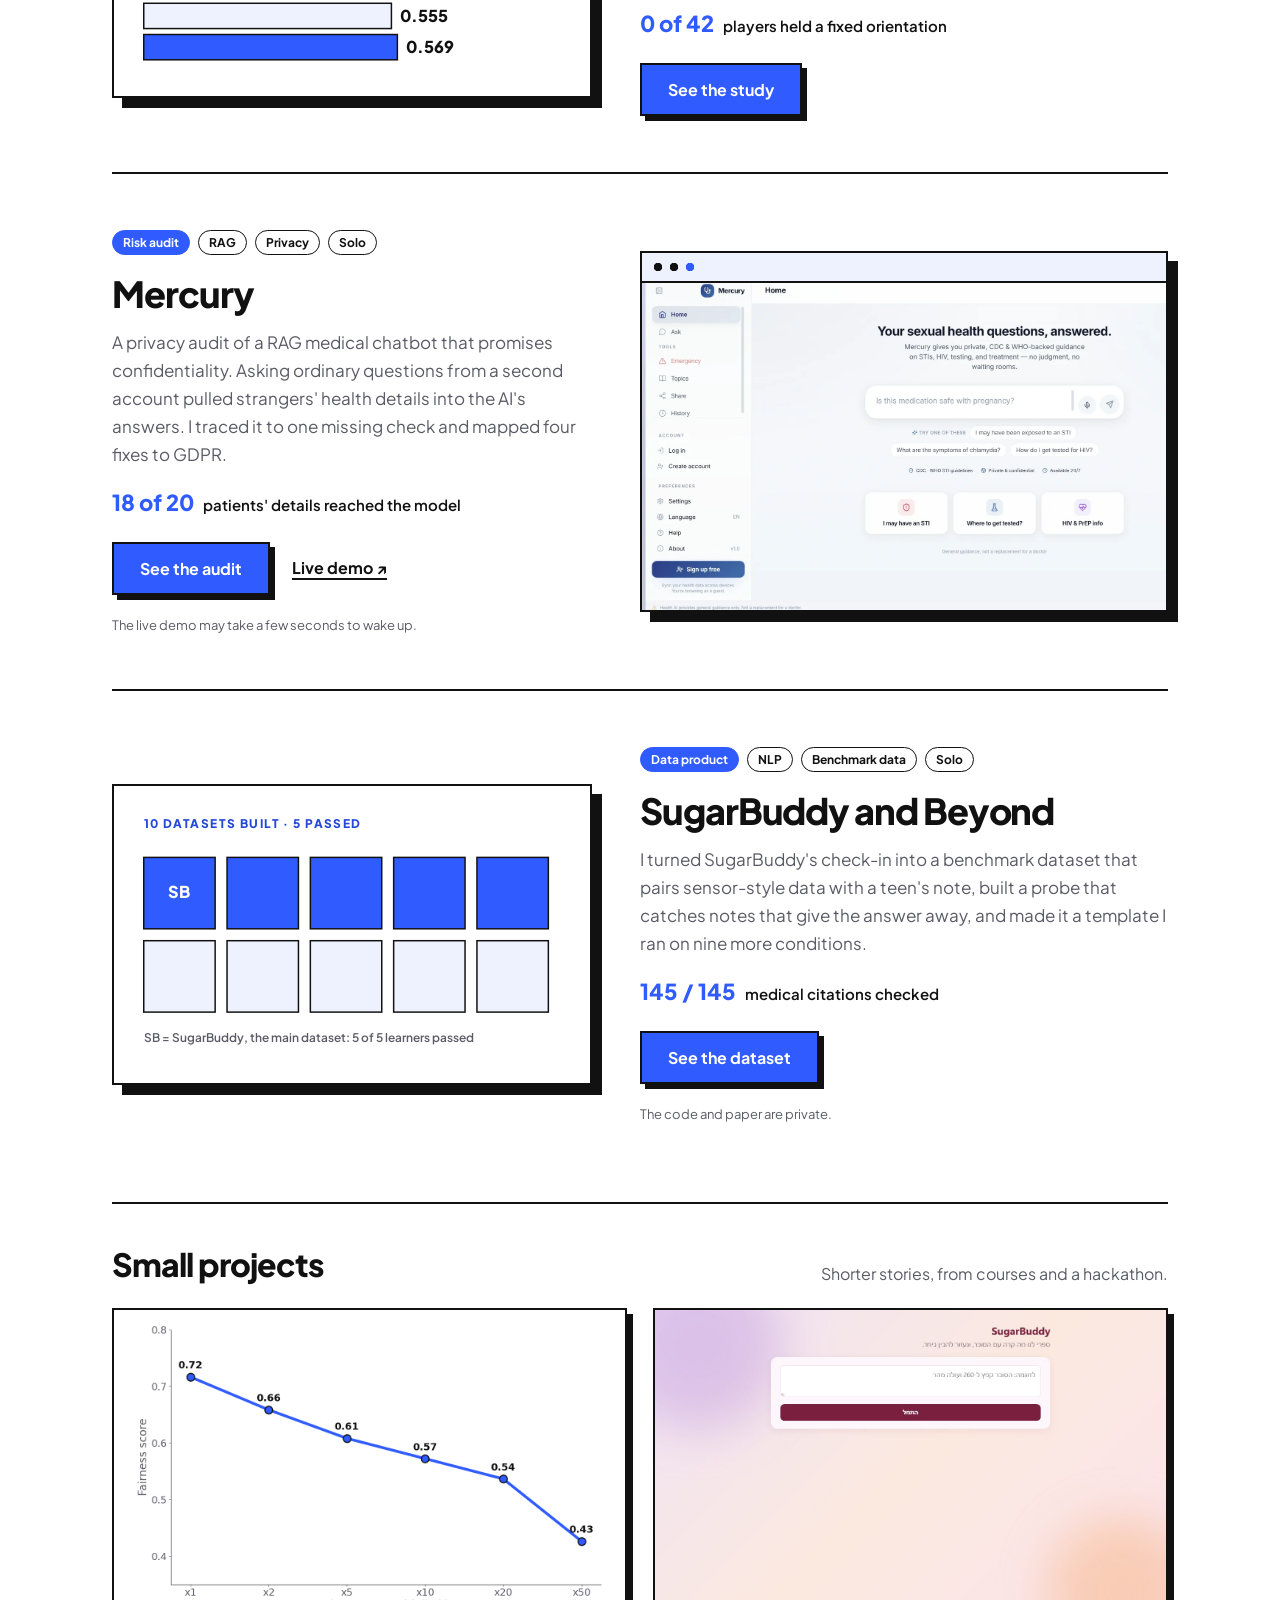
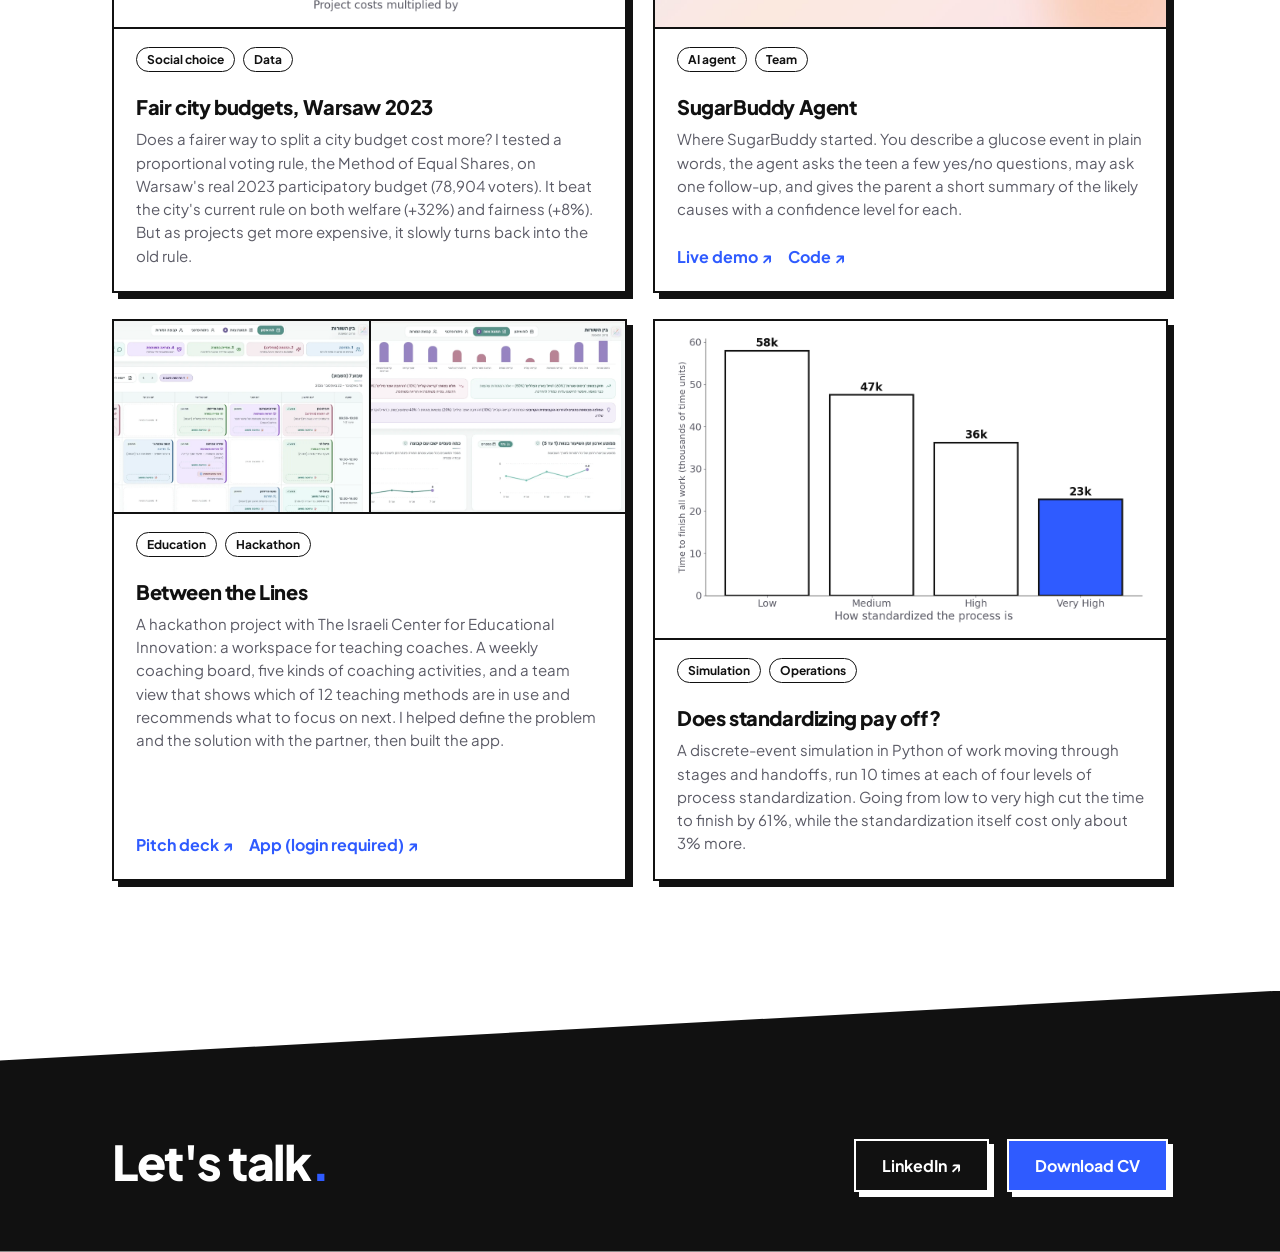
==== commit e9bd63ba: "feat(work): new order, product cards and visuals Co-Authored-By: Claude Opus 5.5 <noreply@anthropic." ====
--- a/work.html
+++ b/work.html
@@ -23,74 +23,86 @@
   <header class="page">
     <svg class="scribble" viewBox="0 0 120 120" aria-hidden="true"><path d="M70 20 C 20 10, 10 80, 55 95 C 100 110, 115 50, 80 35 C 55 25, 40 60, 62 70" stroke="#2f5bff" stroke-width="3" fill="none" stroke-linecap="round"/></svg>
     <h1>Work<span>.</span></h1>
-    <p>Things I've built and investigated. Each one started with a problem someone actually had.</p>
+    <p>Products I built and problems I investigated, biggest first. Each one started with a problem someone actually had.</p>
   </header>
 
   <section class="project">
-    <div class="visual"><img src="assets/img/sb-event.jpg" alt="SugarBuddy, the teen's home screen during a low-glucose event"></div>
+    <div class="visual frame-browser"><img src="assets/img/sb-hero.webp" alt="SugarBuddy's sign-in screen with the app's robot mascot and a glucose chart"></div>
     <div>
-      <div class="meta"><span class="tag b">Case study</span><span class="tag">Full stack</span><span class="tag">Health</span><span class="tag">Team</span></div>
+      <div class="meta"><span class="tag b">Live product</span><span class="tag">Full stack</span><span class="tag">AI agent</span><span class="tag">Team</span></div>
       <h2>SugarBuddy</h2>
-      <p>A full-stack app for teens with Type 1 diabetes and their families: live glucose alerts, a short check-in with the teen, an AI agent that works out what probably happened, and a community. I built most of it, ran it on Azure, and when the budget ran out I moved it myself to a setup that costs nothing, so it stays live.</p>
-      <div class="num"><b>Azure → $0</b> and still live</div>
-      <div class="actions"><a class="btn" href="work/sugarbuddy.html">Read the case study</a><a class="t" href="https://sugarbuddy.netlify.app" target="_blank" rel="noopener">Live app ↗</a><small>The code is private.</small></div>
+      <p>For teens with Type 1 diabetes and their parents. When glucose goes wrong, it runs a short check-in with the teen, an AI agent explains what probably happened, and the parent gets a calm next step. I built most of it and kept it live at $0.</p>
+      <div class="num"><b>417 / 532</b> commits mine · ~735 tests</div>
+      <div class="actions"><a class="btn" href="work/sugarbuddy.html">See the product</a><a class="t" href="https://sugarbuddy.netlify.app" target="_blank" rel="noopener">Live app ↗</a><small>The code is private.</small></div>
     </div>
   </section>
 
   <section class="project flip">
-    <div class="visual"><img src="assets/img/achvalens.png" alt="The AchvaLens scanner, where a user pastes a text to check its LGBTQ+ terminology"></div>
+    <div class="visual frame-browser"><img src="assets/img/al-scan.webp" alt="The AchvaLens scanner with outdated terms highlighted yellow, modern terms green, and a 70% inclusivity score"></div>
     <div>
-      <div class="meta"><span class="tag b">Case study</span><span class="tag">AI</span><span class="tag">Nonprofit client</span><span class="tag">Team</span></div>
+      <div class="meta"><span class="tag b">Live product</span><span class="tag">AI</span><span class="tag">Nonprofit client</span><span class="tag">Team</span></div>
       <h2>AchvaLens</h2>
-      <p>Built for Achva LGBT. You paste in an academic text and it marks LGBTQ+ terminology as fine, worth reconsidering, or harmful. The middle category was the hardest. Automated prompt optimization raised overall accuracy.</p>
-      <div class="num"><b>63.6% → 69.8%</b> overall accuracy</div>
-      <div class="actions"><a class="btn" href="work/achvalens.html">Read the case study</a><a class="t" href="https://achvalens-b7f0htgxhyc7fsbt.israelcentral-01.azurewebsites.net/" target="_blank" rel="noopener">Live app ↗</a><small>The live app may take a few seconds to wake up.</small></div>
+      <p>For Achva LGBT's reviewers. Paste a text or upload a file, and every LGBTQ+ term is marked green, yellow or red with an explanation. Reviewer decisions retrain the model.</p>
+      <div class="num"><b>63.6% → 69.8%</b> accuracy after automated optimization</div>
+      <div class="actions"><a class="btn" href="work/achvalens.html">See the product</a><a class="t" href="https://achvalens-b7f0htgxhyc7fsbt.israelcentral-01.azurewebsites.net/app" target="_blank" rel="noopener">Live app ↗</a><small>The live app may take a few seconds to wake up.</small></div>
     </div>
   </section>
 
   <section class="project">
-    <div class="visual"><div class="funnel" role="img" aria-label="Audit results: 20 of 20 questions pulled in other users' conversations, 18 of 20 test patients' details reached the AI, 6 of 20 showed up in a reply.">
-      <div class="f-row"><div class="f-bar" style="width:100%"></div><b>20 / 20</b><span>questions pulled in other users' conversations</span></div>
-      <div class="f-row"><div class="f-bar" style="width:90%"></div><b>18 / 20</b><span>test patients' details reached the AI</span></div>
-      <div class="f-row"><div class="f-bar" style="width:30%"></div><b>6 / 20</b><span>showed up in another user's reply</span></div>
-    </div></div>
+    <div class="visual card-chart"><svg viewBox="0 0 640 400" role="img" aria-label="Agreement with experts, weighted kappa. Justice orientation: experts 0.707, AI judge 0.700. Argument quality: experts 0.555, AI judge 0.569.">
+      <text class="eyebrow-t" x="40" y="56">AI judge vs. human experts (κ)</text>
+      <text class="lbl" x="40" y="118">Justice orientation</text>
+      <rect class="bar ghost" x="40" y="132" width="424" height="34"/><text class="val" x="476" y="157">0.707</text>
+      <rect class="bar" x="40" y="174" width="420" height="34"/><text class="val" x="472" y="199">0.700</text>
+      <text class="lbl" x="40" y="262">Argument quality</text>
+      <rect class="bar ghost" x="40" y="276" width="333" height="34"/><text class="val" x="385" y="301">0.555</text>
+      <rect class="bar" x="40" y="318" width="341" height="34"/><text class="val" x="393" y="343">0.569</text>
+    </svg></div>
     <div>
-      <div class="meta"><span class="tag b">Case study</span><span class="tag">Privacy</span><span class="tag">Risk audit</span><span class="tag">Solo</span></div>
-      <h2>Mercury</h2>
-      <p>A privacy audit of a medical chatbot. A stranger's private health details could end up in your answer, just by asking a similar question. I traced it to one missing check and mapped the fixes to GDPR.</p>
-      <div class="num"><b>18 of 20</b> patients' details reached the model</div>
-      <div class="actions"><a class="btn" href="work/mercury.html">Read the case study</a><a class="t" href="https://mercury-audit.onrender.com/" target="_blank" rel="noopener">Live demo ↗</a><small>The live demo may take a few seconds to wake up.</small></div>
+      <div class="meta"><span class="tag b">Data &amp; AI research</span><span class="tag">LLM-as-a-judge</span><span class="tag">Statistics</span></div>
+      <h2>Values Under Pressure</h2>
+      <p>Do people do what they say they believe? I analyzed 42 players of a democracy simulation game, and built an AI grader for 480 written answers that agrees with experts as well as they agree with each other. The answer: values shift with the situation.</p>
+      <div class="num"><b>0 of 42</b> players held a fixed orientation</div>
+      <div class="actions"><a class="btn" href="work/values-under-pressure.html">See the study</a></div>
     </div>
   </section>
 
   <section class="project flip">
-    <div class="visual"><img class="fit" src="assets/img/decisions.png" alt="Grid of 42 participants by 12 decisions, colored by reasoning type: almost every row mixes several colors"></div>
+    <div class="visual frame-browser"><img src="assets/img/mercury-home.webp" alt="Mercury's home screen, promising private and confidential answers to sexual-health questions"></div>
     <div>
-      <div class="meta"><span class="tag b">Case study</span><span class="tag">Research</span><span class="tag">Statistics</span></div>
-      <h2>State, Not Trait</h2>
-      <p>Do people hold steady values, or does it depend on how you ask? I analyzed 42 players of a democracy simulation game. It depends. I also built an AI grader for 480 written answers that agreed with two experts about as well as they agreed with each other.</p>
-      <div class="num"><b>480</b> answers graded and validated</div>
-      <div class="actions"><a class="btn" href="work/state-not-trait.html">Read the case study</a></div>
+      <div class="meta"><span class="tag b">Risk audit</span><span class="tag">RAG</span><span class="tag">Privacy</span><span class="tag">Solo</span></div>
+      <h2>Mercury</h2>
+      <p>A privacy audit of a RAG medical chatbot that promises confidentiality. Asking ordinary questions from a second account pulled strangers' health details into the AI's answers. I traced it to one missing check and mapped four fixes to GDPR.</p>
+      <div class="num"><b>18 of 20</b> patients' details reached the model</div>
+      <div class="actions"><a class="btn" href="work/mercury.html">See the audit</a><a class="t" href="https://mercury-audit.onrender.com/" target="_blank" rel="noopener">Live demo ↗</a><small>The live demo may take a few seconds to wake up.</small></div>
     </div>
   </section>
 
   <section class="project">
-    <div class="visual"><div class="funnel" role="img" aria-label="10 of 10 datasets built and evaluated, 5 of 10 passed the benchmark's curation bar, 145 of 145 literature citations checked individually.">
-      <div class="f-row"><div class="f-bar" style="width:100%"></div><b>10 / 10</b><span>synthetic datasets built and evaluated end to end</span></div>
-      <div class="f-row"><div class="f-bar" style="width:50%"></div><b>5 / 10</b><span>passed the benchmark's full curation criteria</span></div>
-      <div class="f-row"><div class="f-bar" style="width:100%"></div><b>145 / 145</b><span>literature citations checked individually before submitting</span></div>
-    </div></div>
+    <div class="visual card-chart"><svg viewBox="0 0 640 400" role="img" aria-label="Ten benchmark datasets built, five passed the full curation criteria, SugarBuddy among them.">
+      <text class="eyebrow-t" x="40" y="56">10 datasets built · 5 passed</text>
+      <rect class="bar" x="40" y="96" width="96" height="96"/><rect class="bar" x="152" y="96" width="96" height="96"/><rect class="bar" x="264" y="96" width="96" height="96"/><rect class="bar" x="376" y="96" width="96" height="96"/><rect class="bar" x="488" y="96" width="96" height="96"/>
+      <rect class="bar ghost" x="40" y="208" width="96" height="96"/><rect class="bar ghost" x="152" y="208" width="96" height="96"/><rect class="bar ghost" x="264" y="208" width="96" height="96"/><rect class="bar ghost" x="376" y="208" width="96" height="96"/><rect class="bar ghost" x="488" y="208" width="96" height="96"/>
+      <text class="val on-blue" x="88" y="150" text-anchor="middle">SB</text>
+      <text class="muted" x="40" y="344">SB = SugarBuddy, the main dataset: 5 of 5 learners passed</text>
+    </svg></div>
     <div>
-      <div class="meta"><span class="tag b">Case study</span><span class="tag">NLP</span><span class="tag">Benchmark data</span><span class="tag">Solo</span></div>
+      <div class="meta"><span class="tag b">Data product</span><span class="tag">NLP</span><span class="tag">Benchmark data</span><span class="tag">Solo</span></div>
       <h2>SugarBuddy and Beyond</h2>
-      <p>For an NLP course, I turned SugarBuddy's check-in into a synthetic benchmark dataset: structured readings and a teen's free-text note, labeled with the real cause from a 94-cause taxonomy I grounded in the literature. All 5 tabular learners passed cleanly. I generalized the method to nine more pediatric conditions, reaching the course's top tier.</p>
-      <div class="num"><b>5 of 10</b> datasets passed the benchmark's curation bar</div>
-      <div class="actions"><a class="btn" href="work/sugarbuddy-and-beyond.html">Read the case study</a><small>The code and paper are private.</small></div>
+      <p>I turned SugarBuddy's check-in into a benchmark dataset that pairs sensor-style data with a teen's note, built a probe that catches notes that give the answer away, and made it a template I ran on nine more conditions.</p>
+      <div class="num"><b>145 / 145</b> medical citations checked</div>
+      <div class="actions"><a class="btn" href="work/sugarbuddy-and-beyond.html">See the dataset</a><small>The code and paper are private.</small></div>
     </div>
   </section>
 
   <div class="more-h"><h2>Small projects</h2><p>Shorter stories, from courses and a hackathon.</p></div>
   <div class="small-grid">
+    <div class="sm">
+      <img class="sm-img fit" src="assets/img/pb-fairness.png" alt="Line chart: the fairness score falls from 0.72 to 0.43 as project costs are multiplied up to 50 times" loading="lazy">
+      <div class="meta"><span class="tag">Social choice</span><span class="tag">Data</span></div>
+      <h3>Fair city budgets, Warsaw 2023</h3>
+      <p>Does a fairer way to split a city budget cost more? I tested a proportional voting rule, the Method of Equal Shares, on Warsaw's real 2023 participatory budget (78,904 voters). It beat the city's current rule on both welfare (+32%) and fairness (+8%). But as projects get more expensive, it slowly turns back into the old rule.</p>
+    </div>
     <div class="sm">
       <img class="sm-img" src="assets/img/agent.jpg" alt="The SugarBuddy Agent: a text box where a parent describes a glucose event" loading="lazy">
       <div class="meta"><span class="tag">AI agent</span><span class="tag">Team</span></div>
@@ -99,17 +111,11 @@
       <div class="sm-links"><a href="https://suger-buddy-agent.vercel.app" target="_blank" rel="noopener">Live demo ↗</a><a href="https://github.com/Aravag2408/SugerBuddy_Agent" target="_blank" rel="noopener">Code ↗</a></div>
     </div>
     <div class="sm">
-      <div class="sm-duo"><img src="assets/img/btl-board.jpg" alt="Between the Lines: a coach's weekly coaching board" loading="lazy"><img src="assets/img/btl-team.jpg" alt="Between the Lines: team view with usage of 12 teaching methods and a recommendation" loading="lazy"></div>
+      <div class="sm-duo"><img src="assets/img/btl-board.webp" alt="Between the Lines: a coach's weekly coaching board" loading="lazy"><img src="assets/img/btl-team.webp" alt="Between the Lines: team view with usage of 12 teaching methods and a recommendation" loading="lazy"></div>
       <div class="meta"><span class="tag">Education</span><span class="tag">Hackathon</span></div>
       <h3>Between the Lines</h3>
       <p>A hackathon project with The Israeli Center for Educational Innovation: a workspace for teaching coaches. A weekly coaching board, five kinds of coaching activities, and a team view that shows which of 12 teaching methods are in use and recommends what to focus on next. I helped define the problem and the solution with the partner, then built the app.</p>
       <div class="sm-links"><a href="https://canva.link/tpksz03aqaskej8" target="_blank" rel="noopener">Pitch deck ↗</a><a href="https://teach-between-lines.base44.app" target="_blank" rel="noopener">App (login required) ↗</a></div>
-    </div>
-    <div class="sm">
-      <img class="sm-img fit" src="assets/img/pb-fairness.png" alt="Line chart: the fairness score falls from 0.72 to 0.43 as project costs are multiplied up to 50 times" loading="lazy">
-      <div class="meta"><span class="tag">Social choice</span><span class="tag">Data</span></div>
-      <h3>Fair city budgets, Warsaw 2023</h3>
-      <p>Does a fairer way to split a city budget cost more? I tested a proportional voting rule, the Method of Equal Shares, on Warsaw's real 2023 participatory budget (78,904 voters). It beat the city's current rule on both welfare (+32%) and fairness (+8%). But as projects get more expensive, it slowly turns back into the old rule.</p>
     </div>
     <div class="sm">
       <img class="sm-img fit" src="assets/img/sim-time.png" alt="Bar chart: time to finish all work falls from 58 thousand to 23 thousand time units as standardization goes from low to very high" loading="lazy">
--- a/assets/style.css
+++ b/assets/style.css
@@ -231,4 +231,104 @@
   .stack { height:auto; }
   .stack::before { top:-16px; right:-16px; width:70%; height:300px; }
   .stack .me { width:100%; max-width:340px; }
-}+}/* Product pages */
+.eyebrow-s { font-size:13px; font-weight:800; letter-spacing:.14em; text-transform:uppercase; color:var(--blue-text); margin-bottom:10px; }
+.cs-body .lead { font-size:20px; line-height:1.6; color:var(--ink); font-weight:500; }
+.frame-browser { border:2px solid var(--ink); box-shadow:10px 10px 0 var(--ink); background:#fff; overflow:hidden; }
+.frame-browser::before { content:""; display:block; height:28px; border-bottom:2px solid var(--ink); background:
+  radial-gradient(circle at 16px 50%, var(--ink) 4px, transparent 4.5px),
+  radial-gradient(circle at 32px 50%, var(--ink) 4px, transparent 4.5px),
+  radial-gradient(circle at 48px 50%, var(--blue) 4px, transparent 4.5px), var(--soft); }
+.frame-browser img { width:100%; display:block; }
+.frame-phone { width:100%; max-width:280px; margin:0 auto; border:2px solid var(--ink); border-radius:34px; padding:10px; background:var(--ink); box-shadow:10px 10px 0 var(--blue); }
+.frame-phone img { width:100%; border-radius:24px; display:block; background:#fff; }
+.phones { display:grid; grid-template-columns:repeat(3,1fr); gap:28px; margin-top:26px; }
+.phones figure { margin:0; }
+.phones figcaption, .shot figcaption { font-size:14px; line-height:1.55; color:var(--muted); margin-top:16px; }
+.phones figcaption b, .shot figcaption b { color:var(--ink); }
+.shot { margin:26px 0 8px; }
+.decisions { display:grid; gap:18px; margin-top:22px; }
+.decision { border:2px solid var(--ink); box-shadow:6px 6px 0 var(--ink); background:#fff; padding:20px 22px; }
+.decision h3 { font-size:19px; font-weight:800; letter-spacing:-.01em; margin-bottom:12px; }
+.decision dl { display:grid; grid-template-columns:96px 1fr; gap:8px 14px; }
+.decision dt { font-size:12px; font-weight:800; letter-spacing:.1em; text-transform:uppercase; color:var(--blue-text); padding-top:3px; }
+.decision dt.gave { color:var(--muted); }
+.decision dd { font-size:16px; line-height:1.55; color:#2b2b33; }
+.chart, .diagram { border:2px solid var(--ink); box-shadow:8px 8px 0 var(--ink); background:#fff; padding:20px; margin:26px 0 8px; }
+.chart svg, .diagram svg { width:100%; height:auto; display:block; }
+.chart svg text, .diagram svg text { font-family:'Plus Jakarta Sans',system-ui,sans-serif; fill:var(--ink); }
+.chart .lbl, .diagram .lbl { font-size:14px; font-weight:600; }
+.chart .val { font-size:16px; font-weight:800; }
+.chart .muted, .diagram .muted { fill:var(--muted); font-size:12px; font-weight:600; }
+.chart .bar { fill:var(--blue); stroke:var(--ink); stroke-width:2; }
+.chart .bar.ghost { fill:var(--soft); }
+.chart .axis { stroke:var(--ink); stroke-width:2; }
+.chart .ref { stroke:var(--ink); stroke-width:2; stroke-dasharray:5 4; }
+.diagram .box { fill:#fff; stroke:var(--ink); stroke-width:2; }
+.diagram .box.core { fill:var(--blue); }
+.diagram .box.core + text, .diagram text.on-blue { fill:#fff; }
+.diagram .box.warn { fill:#fff1f1; stroke:#c62828; }
+.diagram .edge { stroke:var(--ink); stroke-width:2; fill:none; }
+.diagram .edge.bad { stroke:#c62828; stroke-dasharray:6 4; }
+.diagram text.title { font-size:15px; font-weight:800; }
+.diagram text.warn-t { fill:#c62828; font-size:13px; font-weight:800; }
+.chart-legend { display:flex; gap:18px; flex-wrap:wrap; font-size:13px; font-weight:600; color:var(--muted); margin-top:12px; }
+.chart-legend i { display:inline-block; width:14px; height:14px; border:2px solid var(--ink); vertical-align:-2px; margin-right:6px; }
+.next-box { border:2px solid var(--ink); background:var(--blue); color:#fff; box-shadow:8px 8px 0 var(--ink); padding:24px 26px; margin-top:20px; }
+.next-box p, .cs-body .next-box p { color:#fff; margin:0 0 10px; }
+.next-box p:last-child { margin:0; }
+.next-box b { color:#fff; }
+/* Home: What I build */
+.build { padding:96px 0 104px; }
+.build h2 { font-size:44px; font-weight:800; letter-spacing:-.03em; }
+.build h2 span { color:var(--blue); }
+.build > .wrap > p { font-size:19px; color:var(--muted); margin-top:12px; max-width:620px; line-height:1.6; }
+.skills { display:grid; grid-template-columns:repeat(3,1fr); gap:24px; margin-top:44px; }
+.skill { border:2px solid var(--ink); box-shadow:6px 6px 0 var(--ink); background:#fff; padding:22px; text-decoration:none; color:var(--ink); display:flex; flex-direction:column; transition:transform .12s, box-shadow .12s; }
+.skill:hover { transform:translate(2px,2px); box-shadow:4px 4px 0 var(--ink); }
+.skill h3 { font-size:20px; font-weight:800; letter-spacing:-.02em; margin-bottom:8px; }
+.skill p { font-size:15px; line-height:1.55; color:var(--muted); flex:1; }
+.skill .proof { margin-top:16px; font-size:13px; font-weight:700; color:var(--blue-text); }
+.skill .ic { width:40px; height:40px; border:2px solid var(--ink); background:var(--blue); color:#fff; display:flex; align-items:center; justify-content:center; font-weight:800; margin-bottom:16px; box-shadow:3px 3px 0 var(--ink); }
+.disciplines { margin:-10px 0 24px; font-weight:800; font-size:15px; letter-spacing:.14em; text-transform:uppercase; color:var(--ink); }
+.disciplines span { color:var(--blue); padding:0 8px; }
+@media (max-width: 860px) {
+  .phones { grid-template-columns:1fr; }
+  .decision dl { grid-template-columns:1fr; gap:2px; }
+  .decision dd { margin-bottom:8px; }
+  .chart, .diagram { padding:12px; }
+  .skills { grid-template-columns:1fr; }
+  .build { padding:64px 0 72px; }
+  .build h2 { font-size:32px; }
+}
+/* Home hero v2: product/data headline */
+.hero .hi { font-size:24px; font-weight:800; letter-spacing:-.02em; margin:18px 0 10px; }
+.hero .hi .dot { color:var(--blue); }
+.hero h1.head { font-size:54px; line-height:1.08; letter-spacing:-.035em; margin:0 0 26px; max-width:640px; }
+.hero h1.head .blue { color:var(--blue); }
+.hero h1.head .hl svg { bottom:-10px; }
+@media (max-width: 860px) {
+  .hero h1.head { font-size:36px; }
+  .hero h1.head .hl { white-space:normal; }
+}
+.cs-head + .frame-browser { margin-bottom:24px; }
+.gallery .frame-browser img { border:0; box-shadow:none; }
+.cs-body h2.sub { margin-top:56px; }
+@media (max-width: 860px) {
+  .diagram, .chart.wide { overflow-x:auto; }
+  .diagram svg, .chart.wide svg { min-width:720px; }
+}
+.frame-browser + .caption { margin:14px 0 8px; }
+.chart svg text.on-blue { fill:#fff; }
+/* Work cards v2 */
+.visual.frame-browser img { aspect-ratio:16/10; object-fit:cover; object-position:top left; }
+.visual.card-chart { background:#fff; }
+.visual.card-chart svg { width:100%; height:auto; aspect-ratio:16/10; display:block; }
+.visual.card-chart text { font-family:'Plus Jakarta Sans',system-ui,sans-serif; fill:var(--ink); }
+.visual.card-chart .lbl { font-size:20px; font-weight:700; }
+.visual.card-chart .val { font-size:22px; font-weight:800; }
+.visual.card-chart .muted { font-size:16px; font-weight:600; fill:var(--muted); }
+.visual.card-chart .eyebrow-t { font-size:16px; font-weight:800; letter-spacing:.12em; text-transform:uppercase; fill:var(--blue-text); }
+.visual.card-chart .bar { fill:var(--blue); stroke:var(--ink); stroke-width:2; }
+.visual.card-chart .bar.ghost { fill:var(--soft); }
+.visual.card-chart text.on-blue { fill:#fff; }
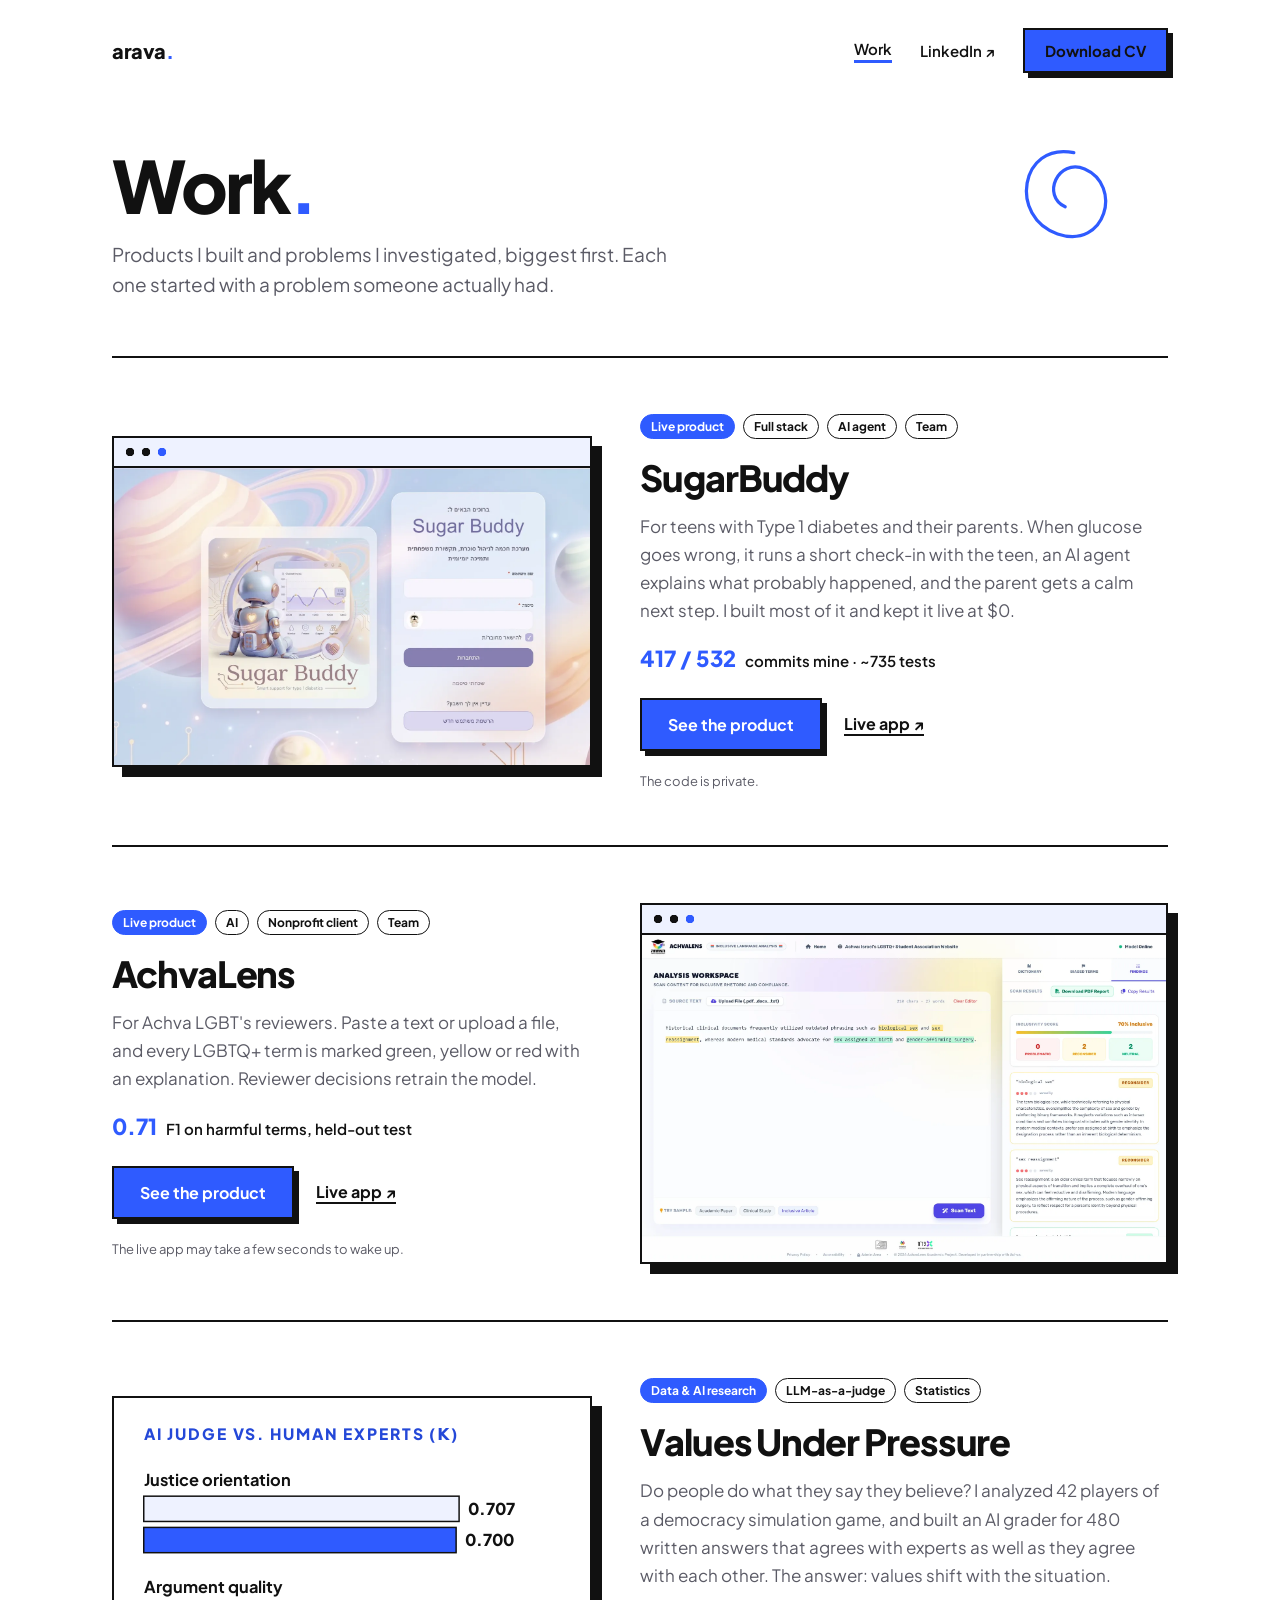
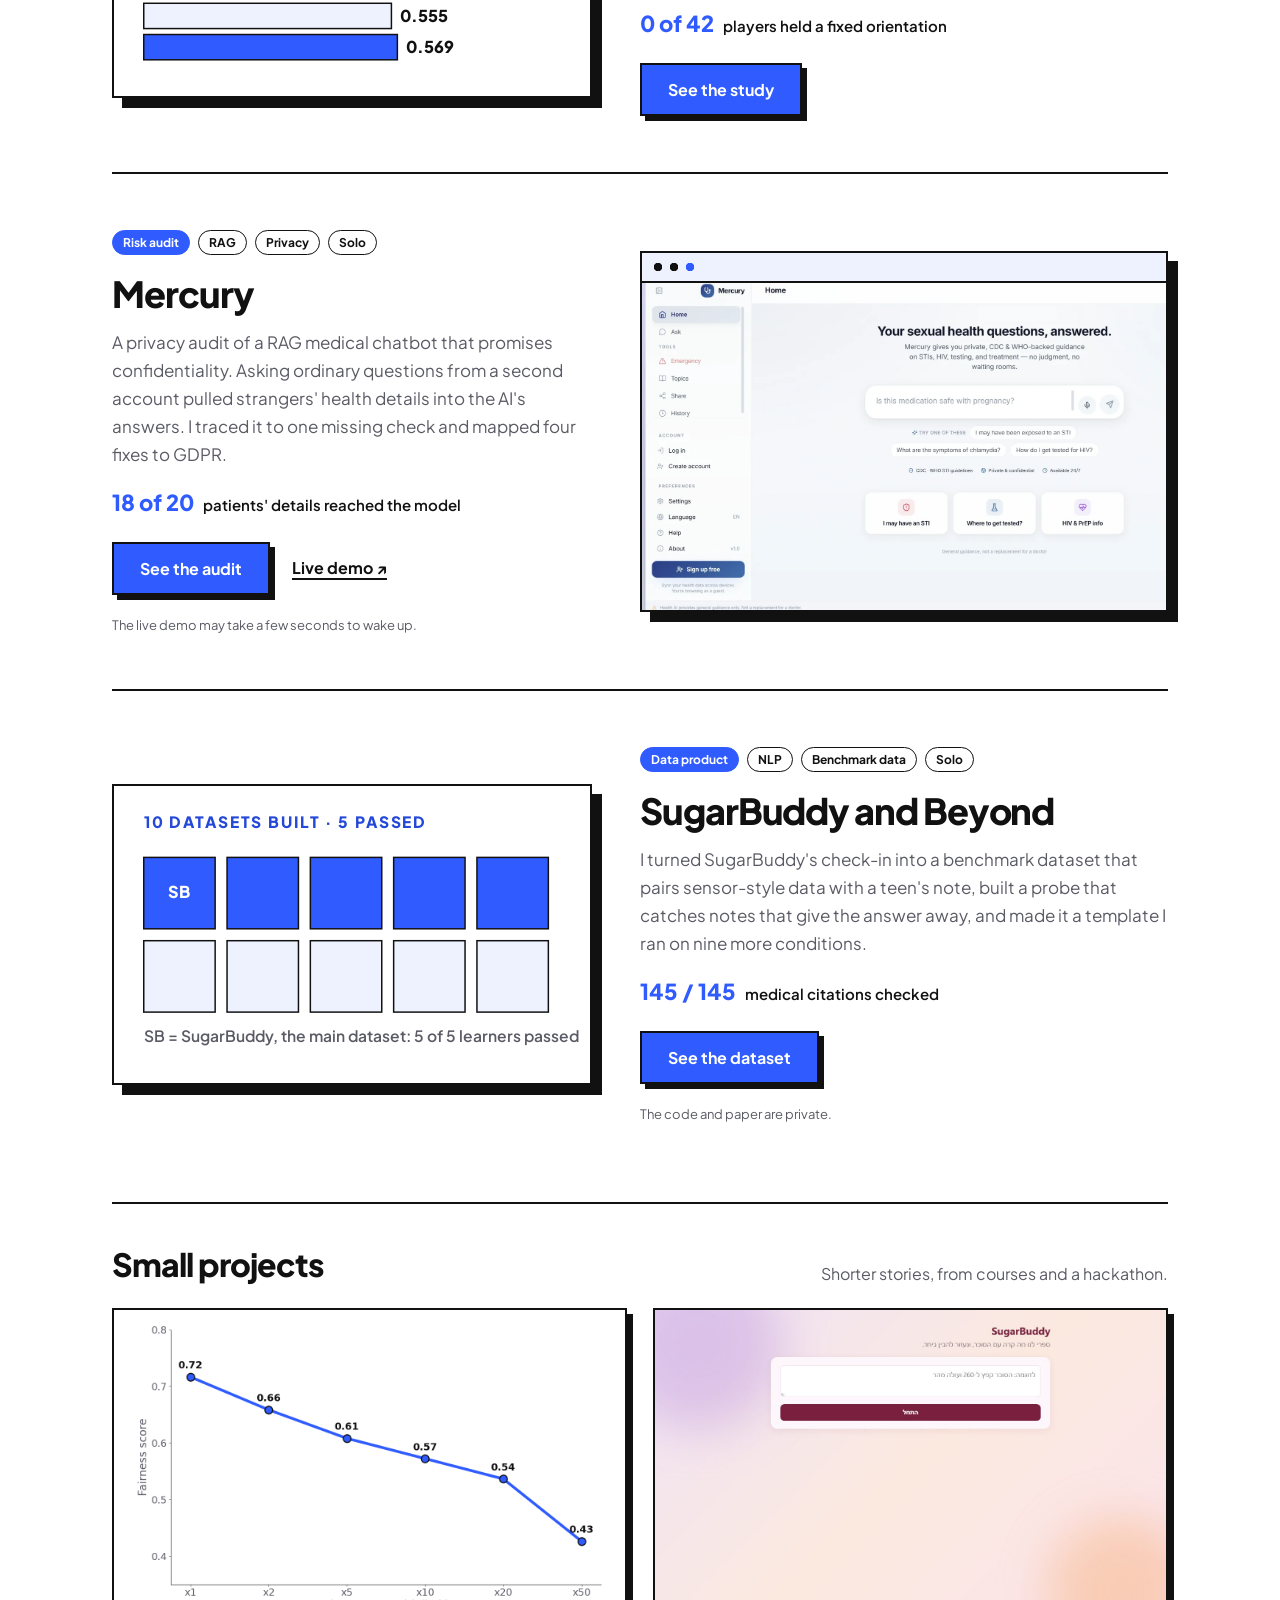
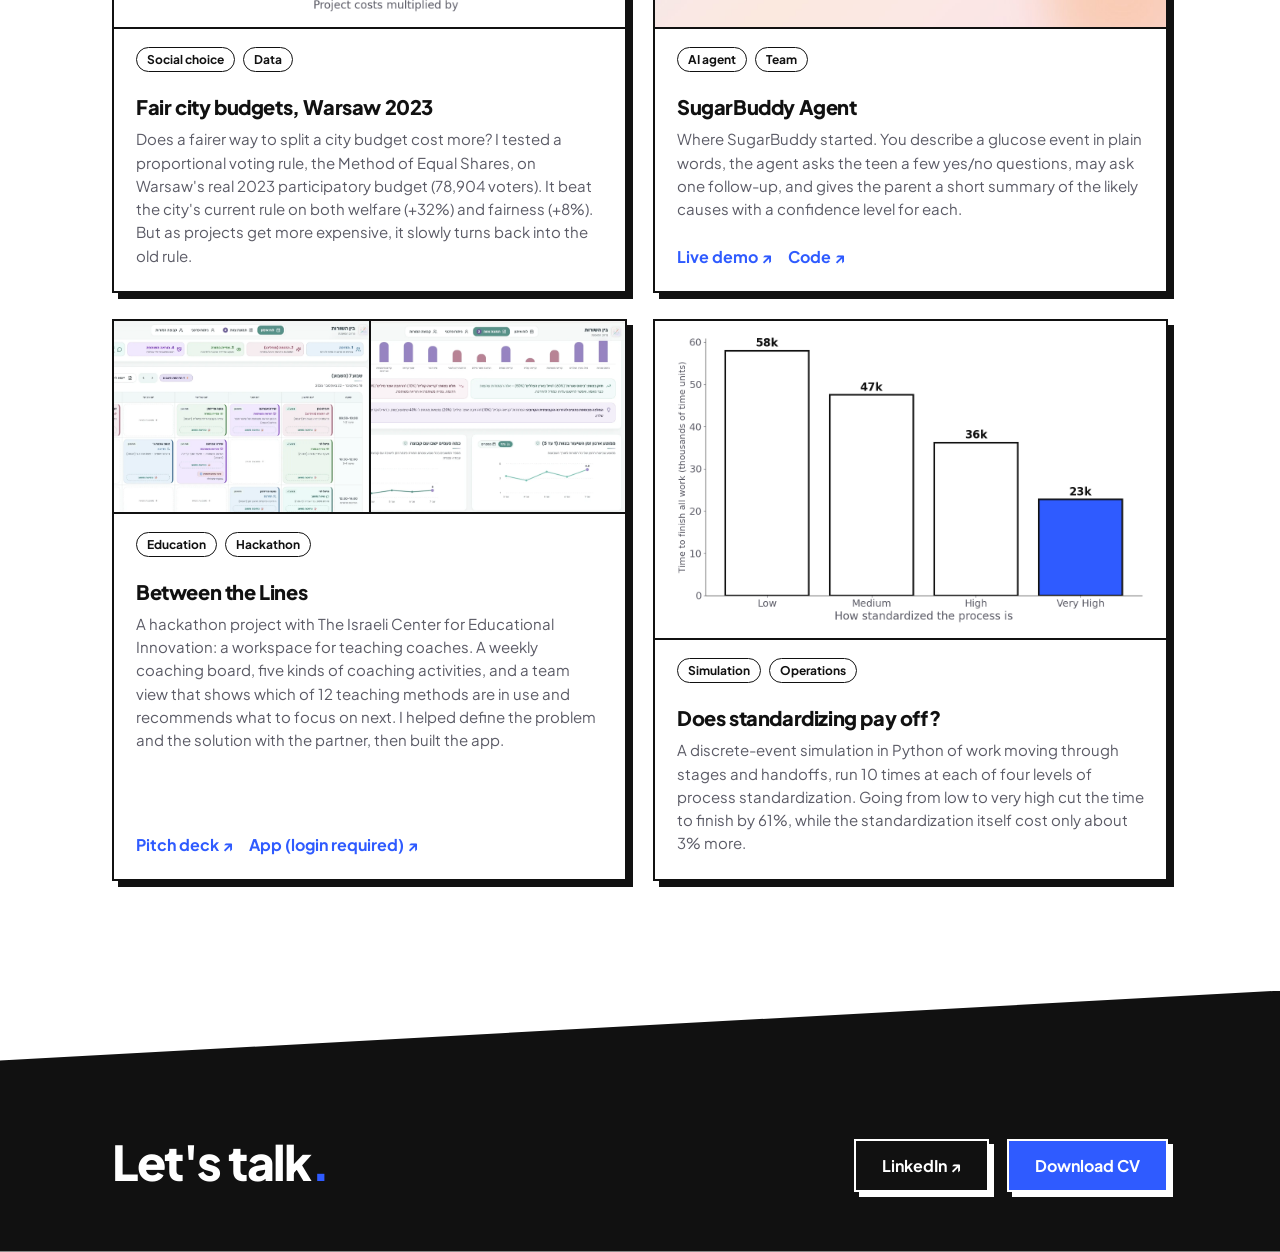
==== commit 4fb8a465: "fix: report AchvaLens held-out test results; readable diagrams on mobile; review fixes Co-Authored-B" ====
--- a/work.html
+++ b/work.html
@@ -43,7 +43,7 @@
       <div class="meta"><span class="tag b">Live product</span><span class="tag">AI</span><span class="tag">Nonprofit client</span><span class="tag">Team</span></div>
       <h2>AchvaLens</h2>
       <p>For Achva LGBT's reviewers. Paste a text or upload a file, and every LGBTQ+ term is marked green, yellow or red with an explanation. Reviewer decisions retrain the model.</p>
-      <div class="num"><b>63.6% → 69.8%</b> accuracy after automated optimization</div>
+      <div class="num"><b>0.71</b> F1 on harmful terms, held-out test</div>
       <div class="actions"><a class="btn" href="work/achvalens.html">See the product</a><a class="t" href="https://achvalens-b7f0htgxhyc7fsbt.israelcentral-01.azurewebsites.net/app" target="_blank" rel="noopener">Live app ↗</a><small>The live app may take a few seconds to wake up.</small></div>
     </div>
   </section>
--- a/assets/style.css
+++ b/assets/style.css
@@ -316,7 +316,8 @@
 .cs-body h2.sub { margin-top:56px; }
 @media (max-width: 860px) {
   .diagram, .chart.wide { overflow-x:auto; }
-  .diagram svg, .chart.wide svg { min-width:720px; }
+  .diagram svg { min-width:980px; }
+  .chart.wide svg { min-width:720px; }
 }
 .frame-browser + .caption { margin:14px 0 8px; }
 .chart svg text.on-blue { fill:#fff; }
@@ -332,3 +333,5 @@
 .visual.card-chart .bar { fill:var(--blue); stroke:var(--ink); stroke-width:2; }
 .visual.card-chart .bar.ghost { fill:var(--soft); }
 .visual.card-chart text.on-blue { fill:#fff; }
+.visual.card-chart .lbl { font-size:22px; }
+.visual.card-chart .muted, .visual.card-chart .eyebrow-t { font-size:21px; }
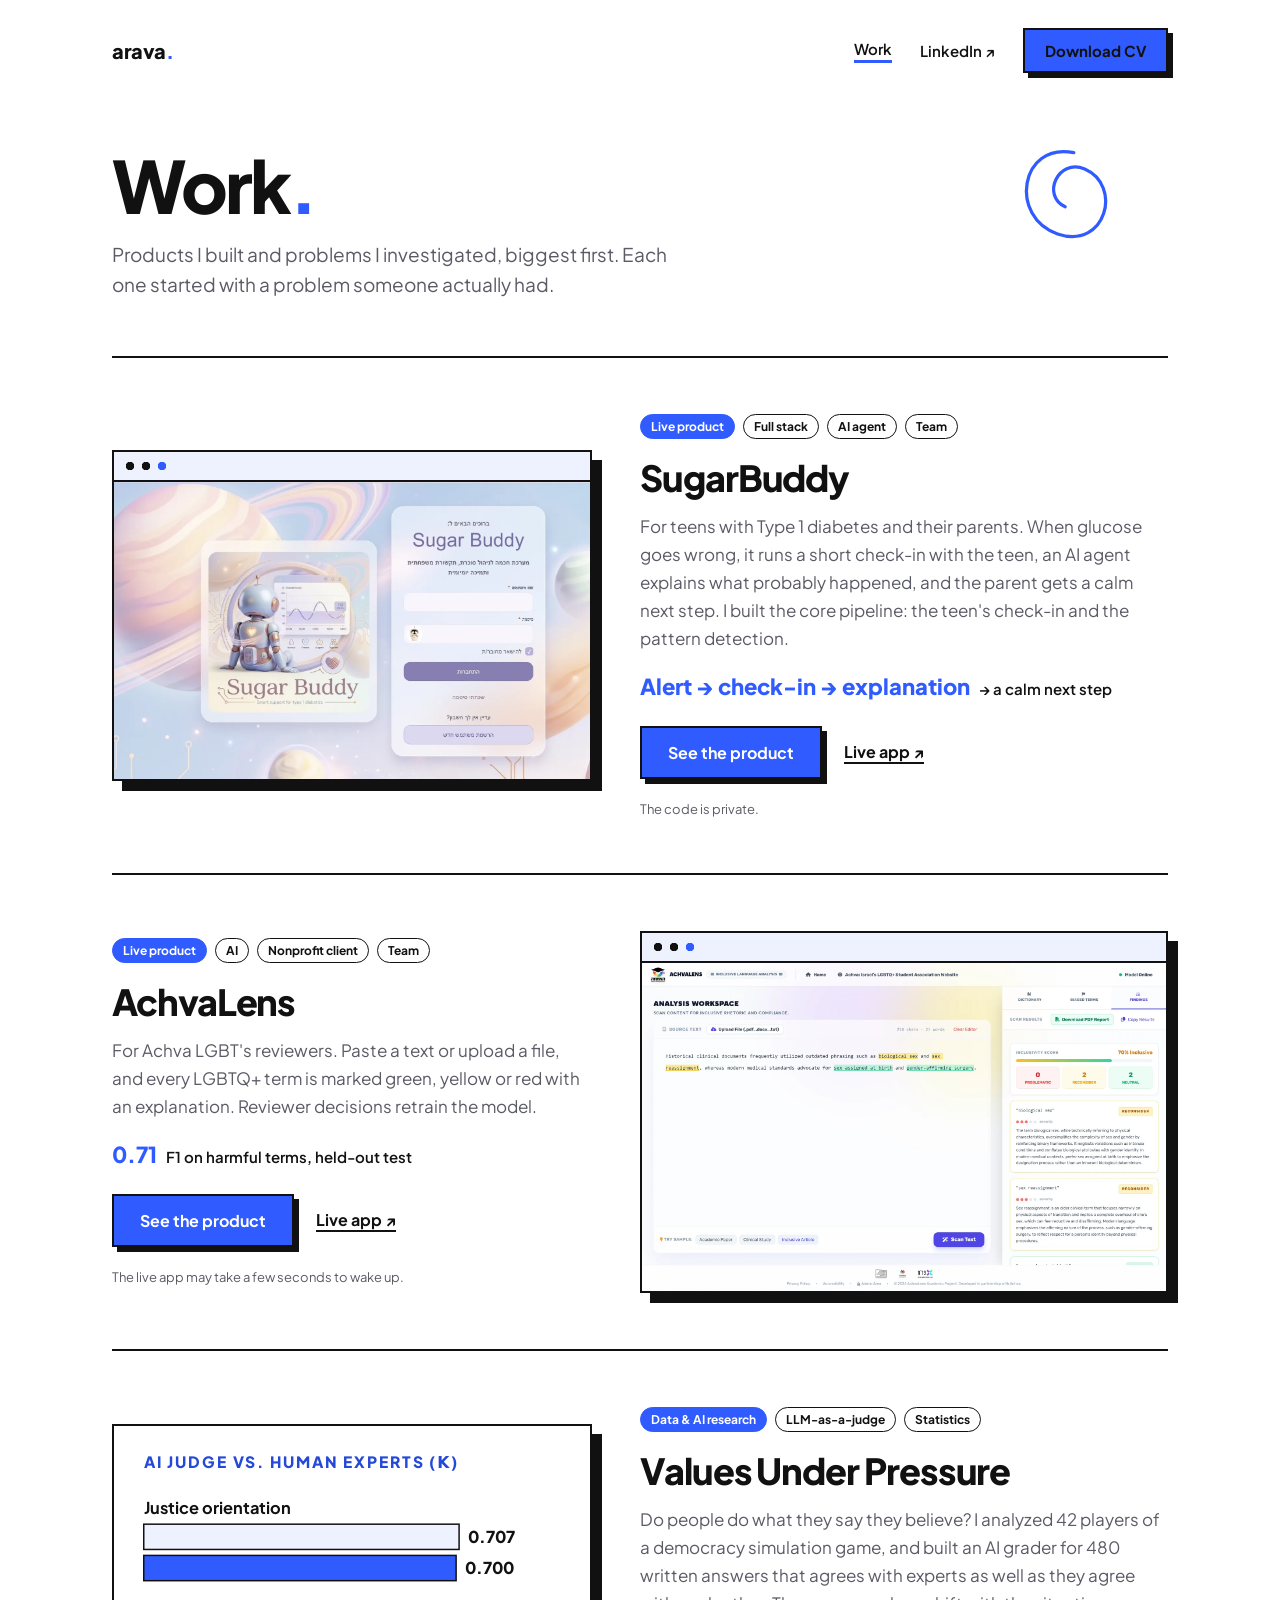
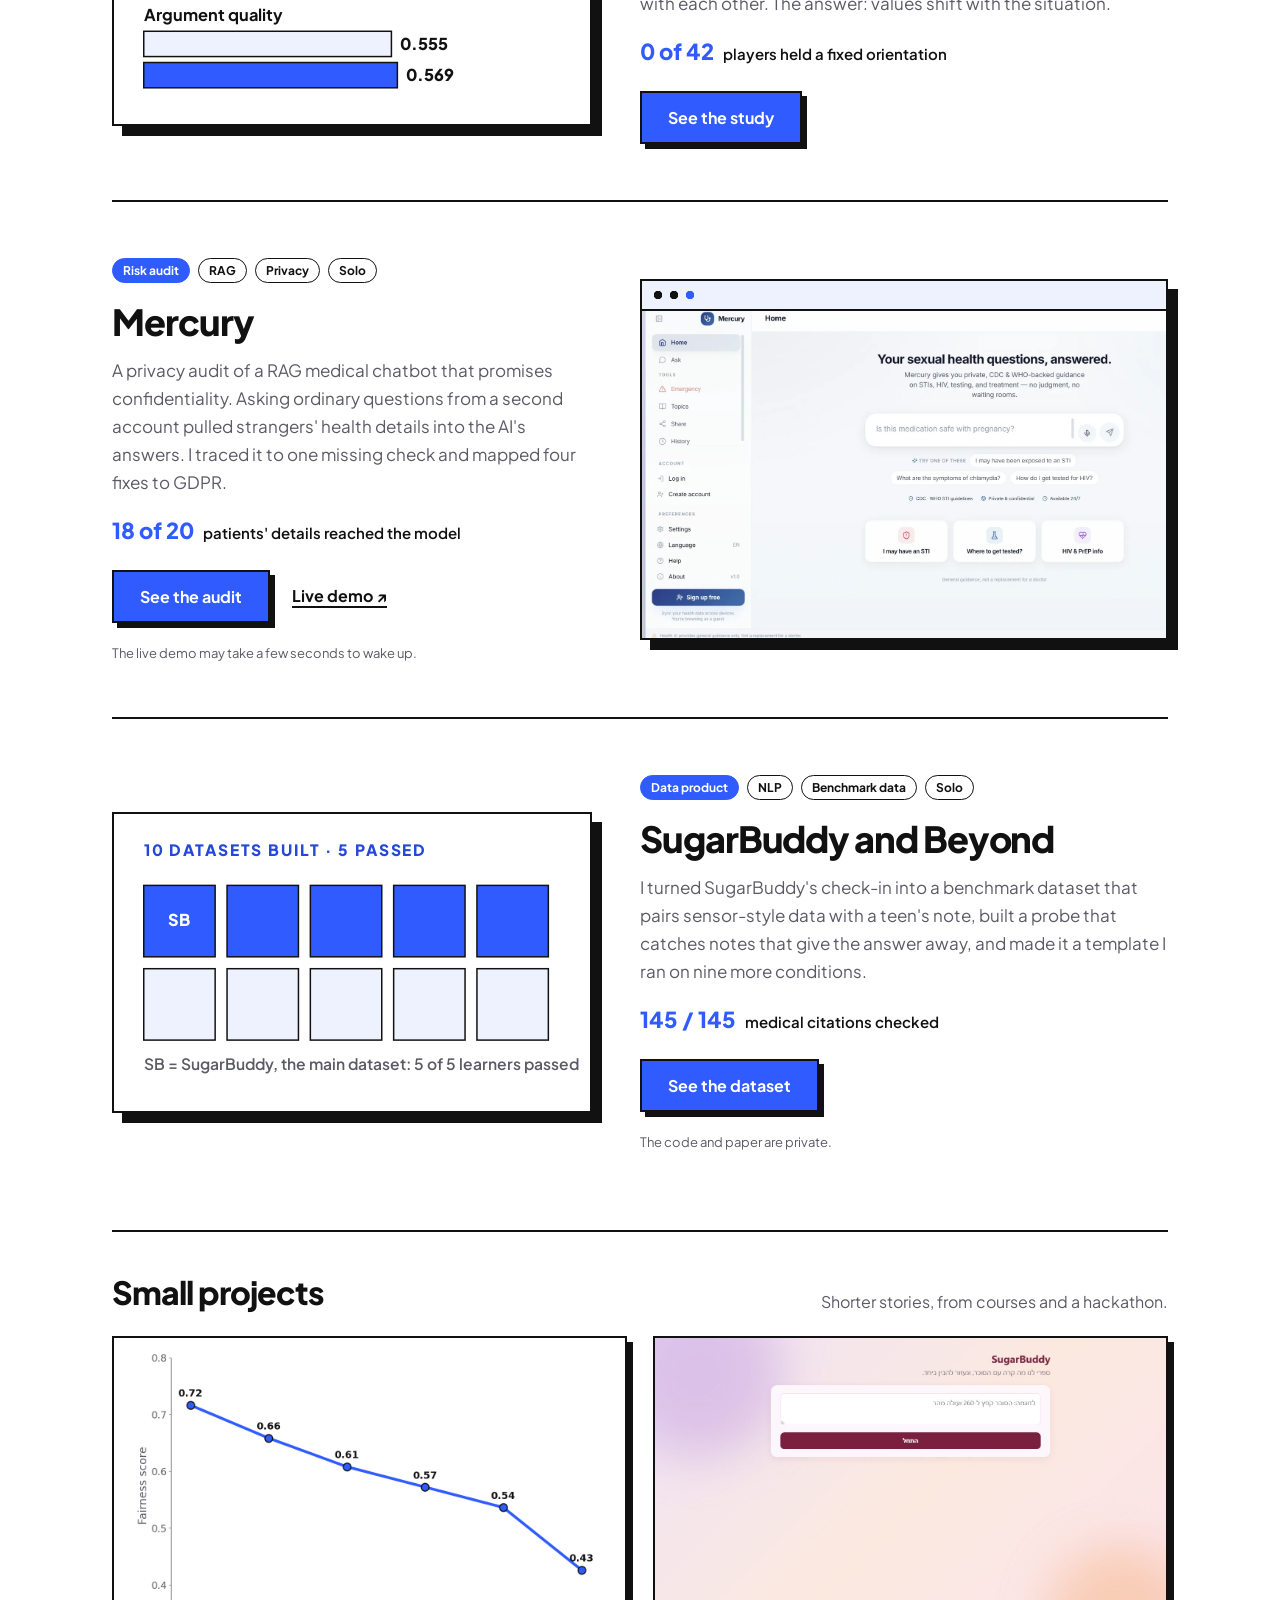
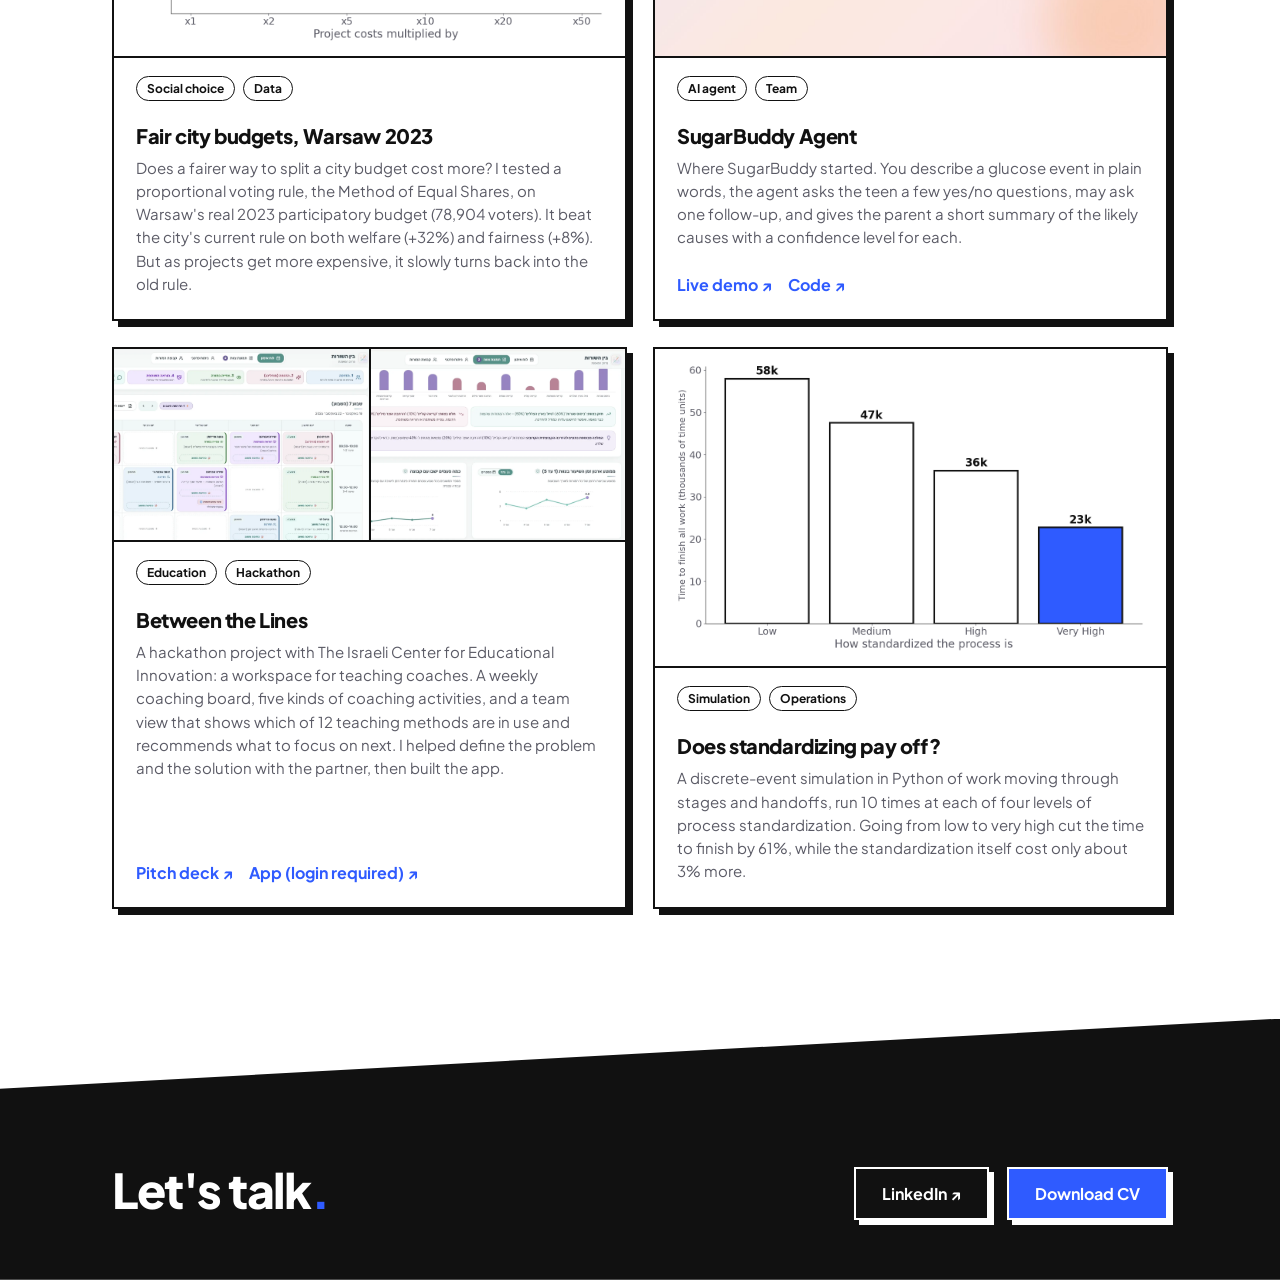
==== commit e34fe8ad: "Humbler Hands-on list; SugarBuddy framed around usability and Arava's pipeline Co-Authored-By: Claud" ====
--- a/work.html
+++ b/work.html
@@ -31,8 +31,8 @@
     <div>
       <div class="meta"><span class="tag b">Live product</span><span class="tag">Full stack</span><span class="tag">AI agent</span><span class="tag">Team</span></div>
       <h2>SugarBuddy</h2>
-      <p>For teens with Type 1 diabetes and their parents. When glucose goes wrong, it runs a short check-in with the teen, an AI agent explains what probably happened, and the parent gets a calm next step. I built most of it and kept it live at $0.</p>
-      <div class="num"><b>417 / 532</b> commits mine · ~735 tests</div>
+      <p>For teens with Type 1 diabetes and their parents. When glucose goes wrong, it runs a short check-in with the teen, an AI agent explains what probably happened, and the parent gets a calm next step. I built the core pipeline: the teen's check-in and the pattern detection.</p>
+      <div class="num"><b>Alert → check-in → explanation</b> → a calm next step</div>
       <div class="actions"><a class="btn" href="work/sugarbuddy.html">See the product</a><a class="t" href="https://sugarbuddy.netlify.app" target="_blank" rel="noopener">Live app ↗</a><small>The code is private.</small></div>
     </div>
   </section>
--- a/assets/style.css
+++ b/assets/style.css
@@ -335,3 +335,13 @@
 .visual.card-chart text.on-blue { fill:#fff; }
 .visual.card-chart .lbl { font-size:22px; }
 .visual.card-chart .muted, .visual.card-chart .eyebrow-t { font-size:21px; }
+/* Home: Hands-on with (compact) */
+.build { padding:72px 0 80px; }
+.build h2 { font-size:32px; }
+.tried { list-style:none; display:grid; grid-template-columns:repeat(2,1fr); gap:0 40px; margin-top:28px; border-top:2px solid var(--ink); }
+.tried li { border-bottom:1.5px solid #d6d9e6; }
+.tried a { display:flex; justify-content:space-between; align-items:baseline; gap:16px; padding:14px 2px; text-decoration:none; color:var(--ink); }
+.tried a:hover b { color:var(--blue); }
+.tried b { font-size:17px; font-weight:800; }
+.tried span { font-size:13px; font-weight:600; color:var(--muted); text-align:right; }
+@media (max-width: 860px) { .tried { grid-template-columns:1fr; } .build h2 { font-size:28px; } }
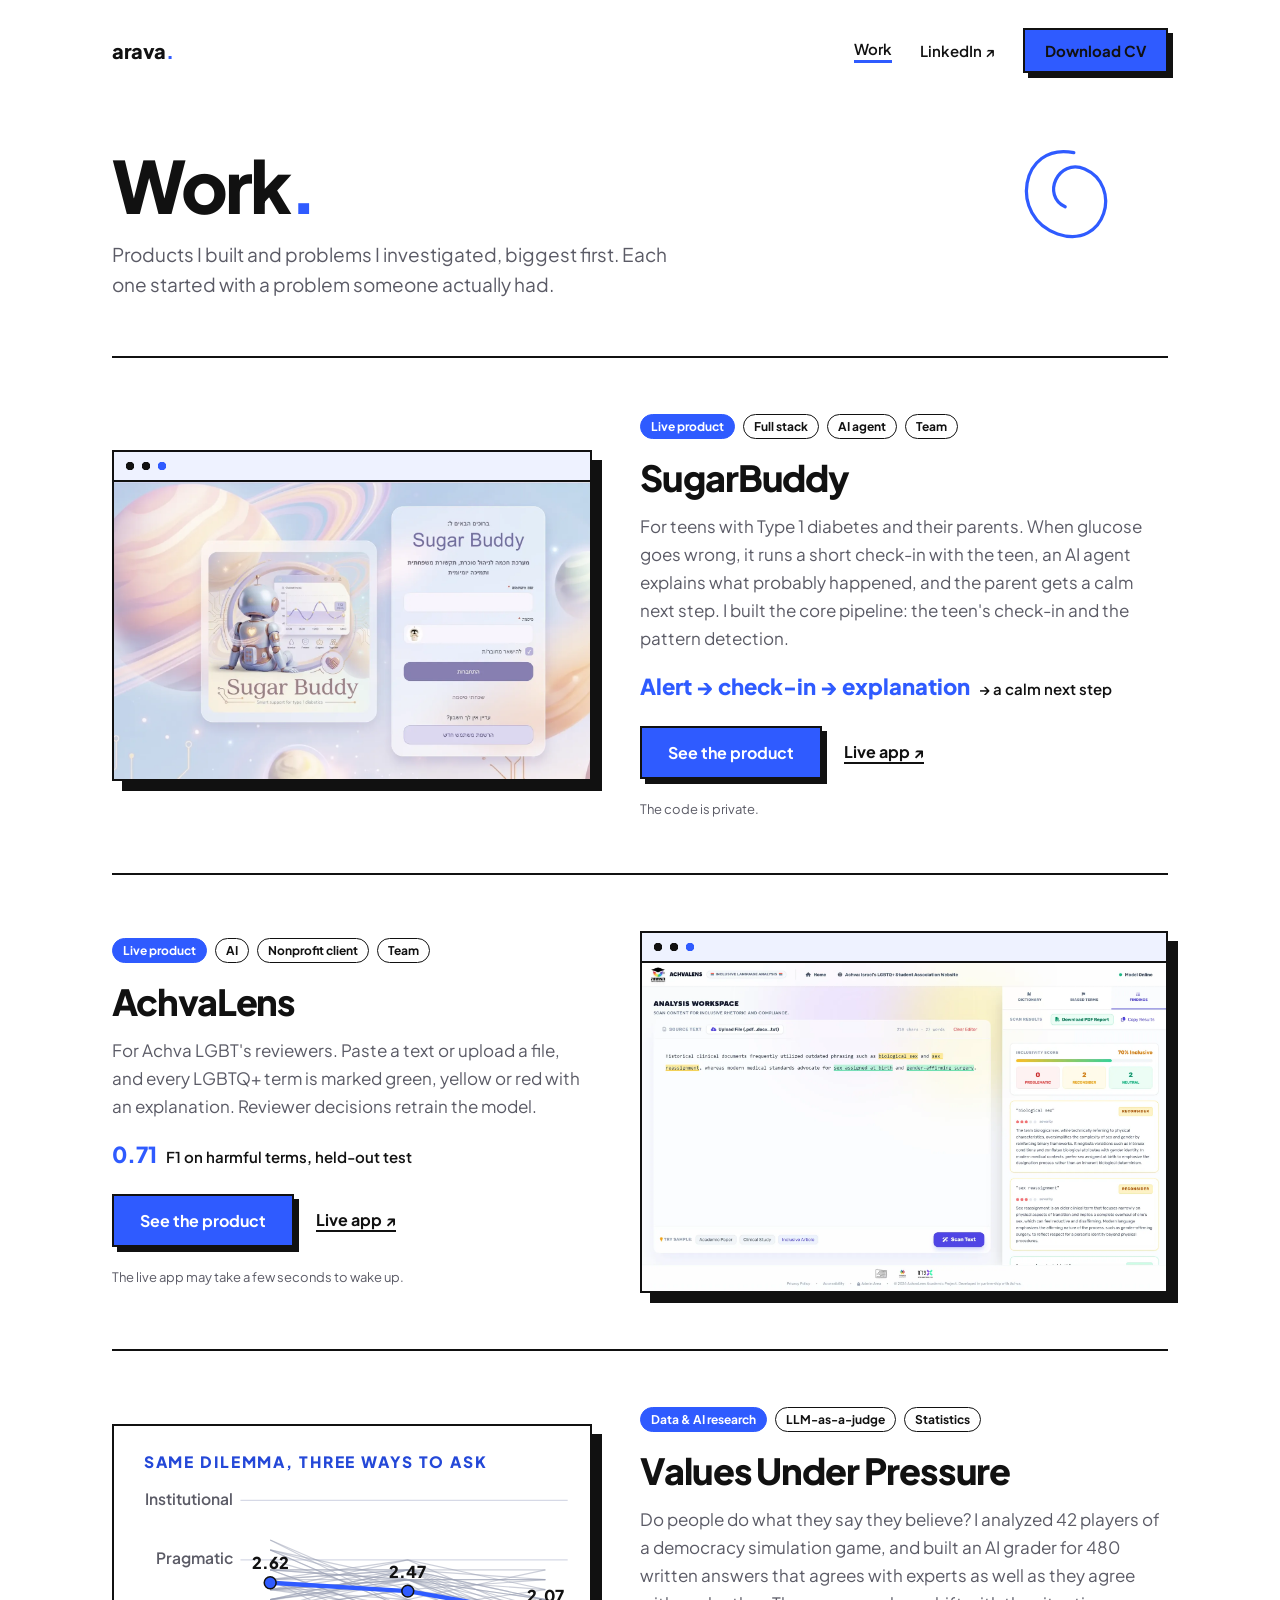
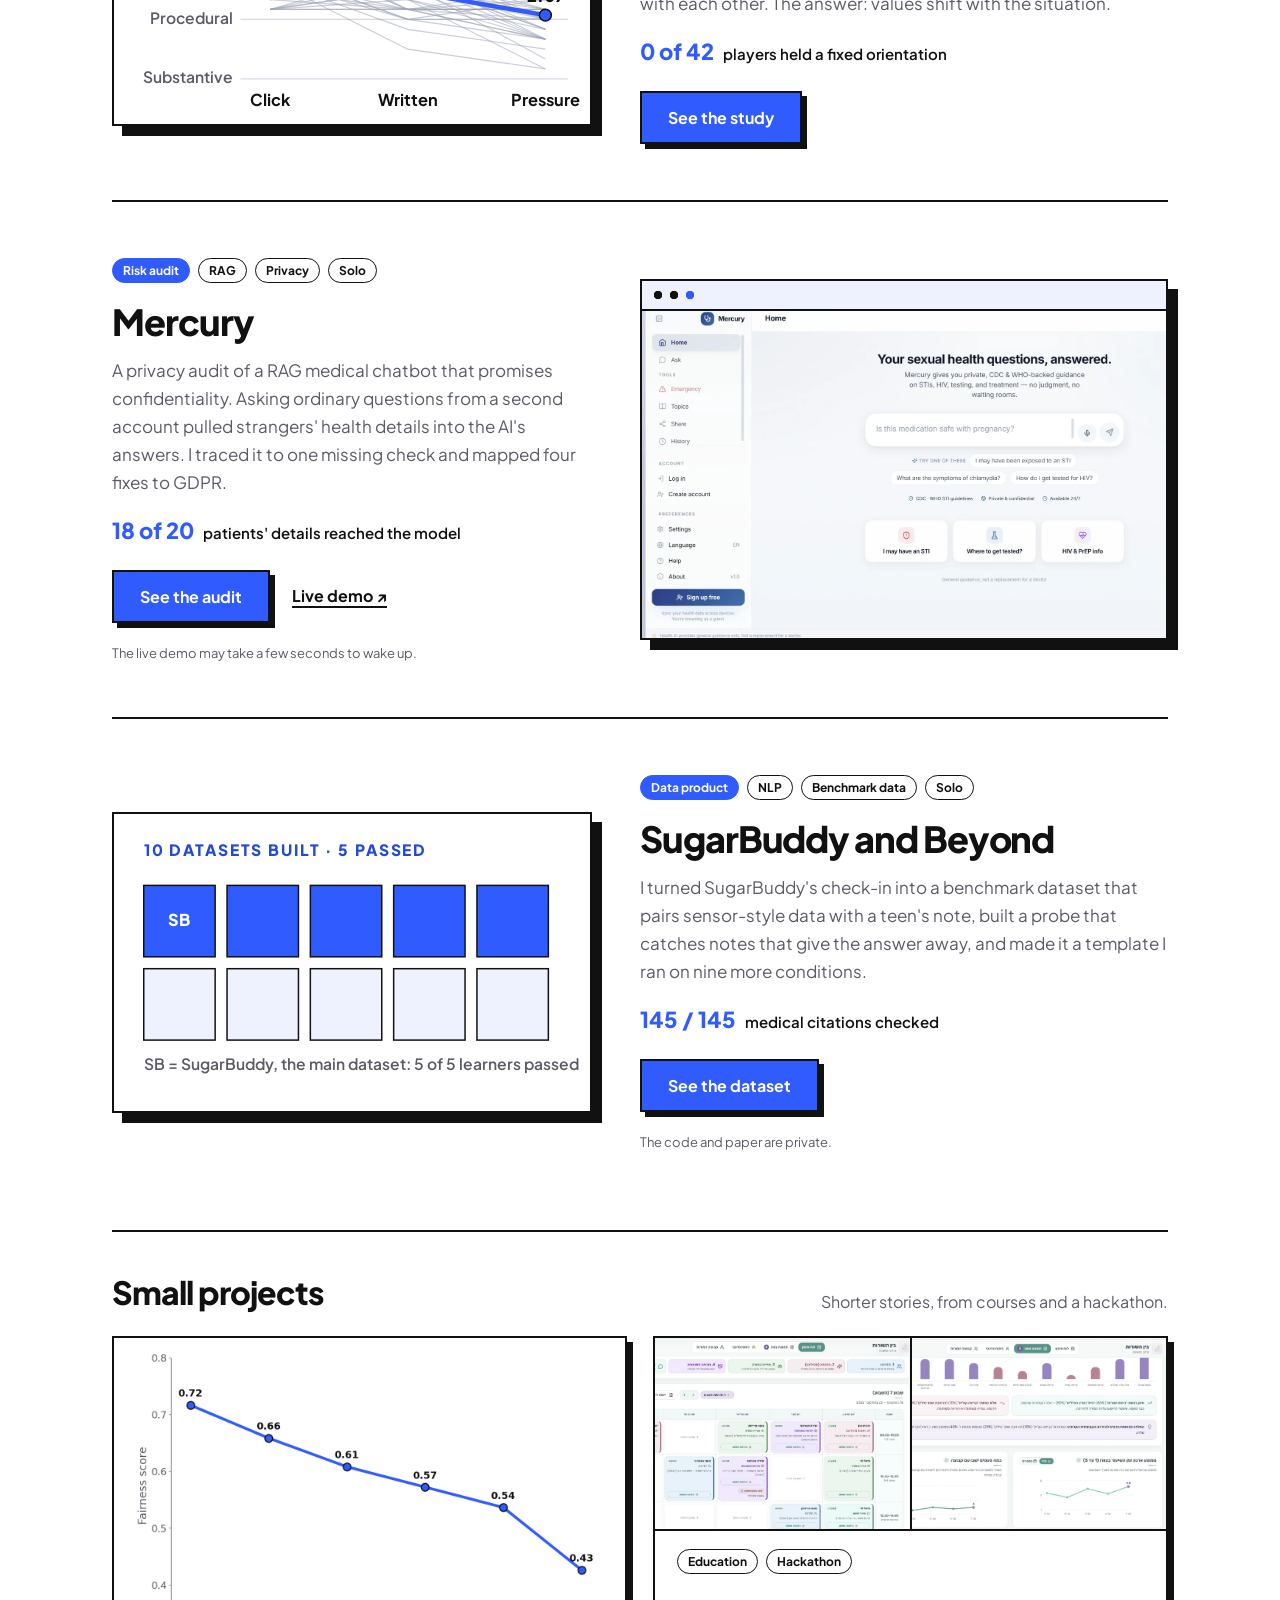
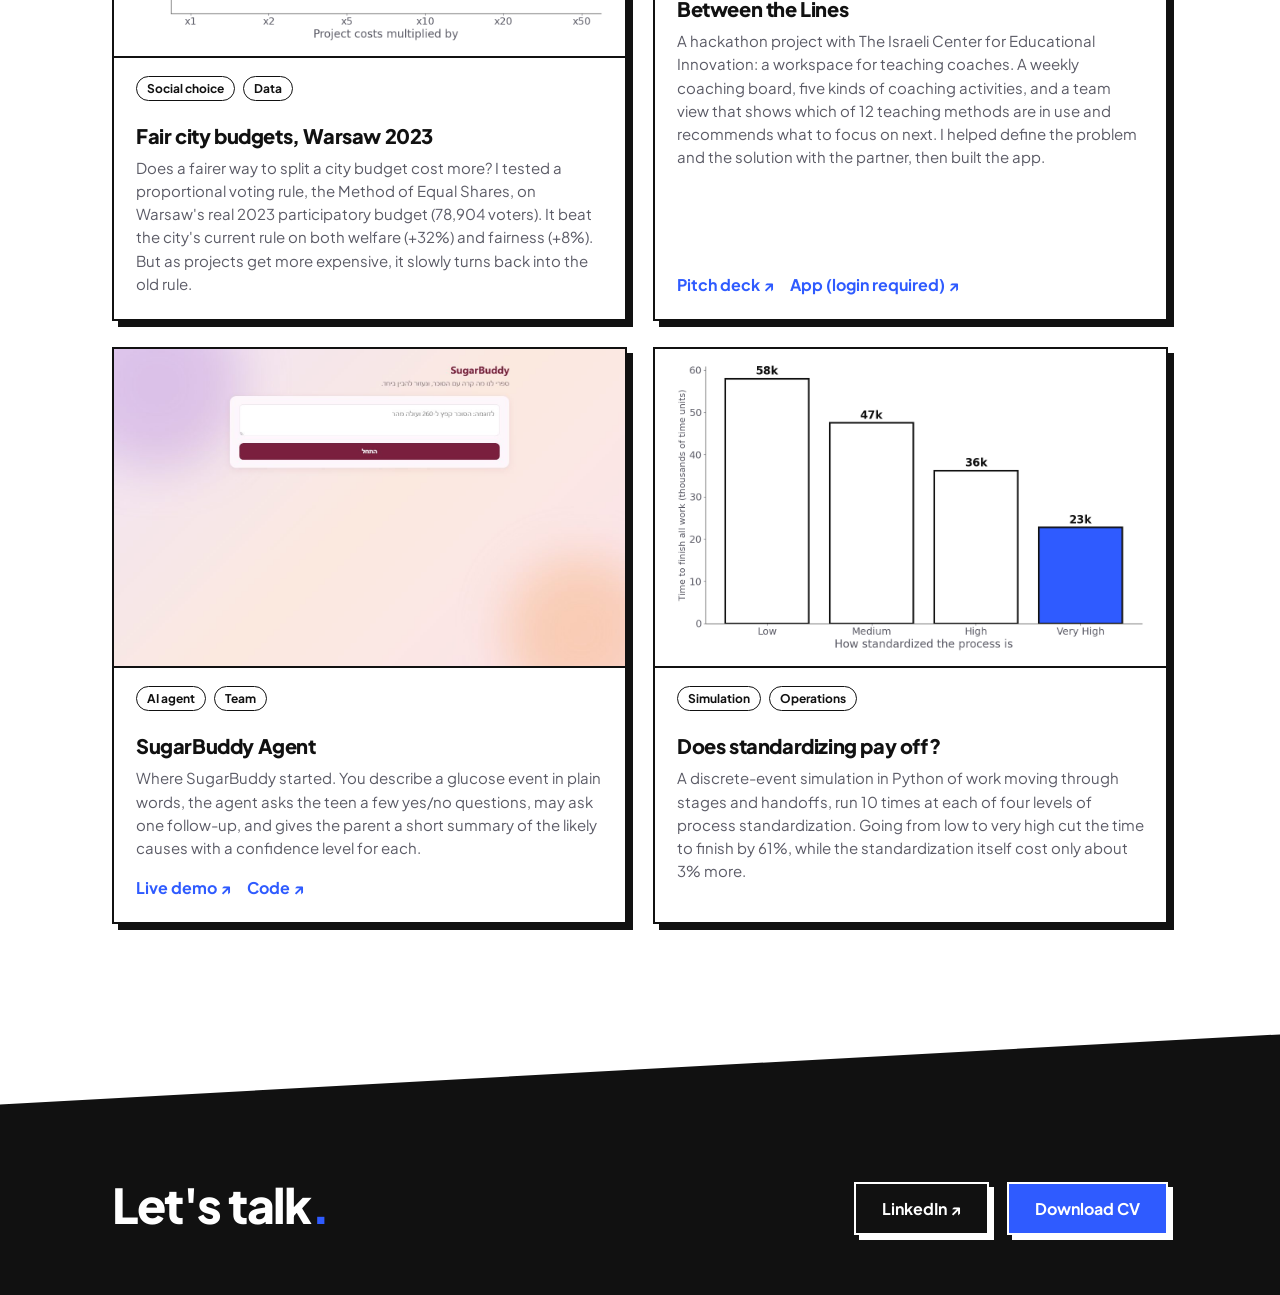
==== commit 691cb3c4: "Restore original headline, tools list, pressure-trajectory chart, Between the Lines second Co-Author" ====
--- a/work.html
+++ b/work.html
@@ -49,15 +49,69 @@
   </section>
 
   <section class="project">
-    <div class="visual card-chart"><svg viewBox="0 0 640 400" role="img" aria-label="Agreement with experts, weighted kappa. Justice orientation: experts 0.707, AI judge 0.700. Argument quality: experts 0.555, AI judge 0.569.">
-      <text class="eyebrow-t" x="40" y="56">AI judge vs. human experts (κ)</text>
-      <text class="lbl" x="40" y="118">Justice orientation</text>
-      <rect class="bar ghost" x="40" y="132" width="424" height="34"/><text class="val" x="476" y="157">0.707</text>
-      <rect class="bar" x="40" y="174" width="420" height="34"/><text class="val" x="472" y="199">0.700</text>
-      <text class="lbl" x="40" y="262">Argument quality</text>
-      <rect class="bar ghost" x="40" y="276" width="333" height="34"/><text class="val" x="385" y="301">0.555</text>
-      <rect class="bar" x="40" y="318" width="341" height="34"/><text class="val" x="393" y="343">0.569</text>
-    </svg></div>
+    <div class="visual card-chart"><svg viewBox="0 0 640 400" role="img" aria-label="Average justice orientation of each of 42 players across three rounds: a quick click, a written reason, and a reply under pressure. The average falls from 2.62 to 2.47 to 2.07, toward the substantive end; 34 of 42 players end lower under pressure.">
+<text class="eyebrow-t" x="40" y="56">Same dilemma, three ways to ask</text>
+<line x1="170" x2="610" y1="100.0" y2="100.0" stroke="#d6d9e6" stroke-width="1.5"/>
+<text class="muted" x="160" y="106.0" text-anchor="end">Institutional</text>
+<line x1="170" x2="610" y1="180.0" y2="180.0" stroke="#d6d9e6" stroke-width="1.5"/>
+<text class="muted" x="160" y="186.0" text-anchor="end">Pragmatic</text>
+<line x1="170" x2="610" y1="260.0" y2="260.0" stroke="#d6d9e6" stroke-width="1.5"/>
+<text class="muted" x="160" y="266.0" text-anchor="end">Procedural</text>
+<line x1="170" x2="610" y1="340.0" y2="340.0" stroke="#d6d9e6" stroke-width="1.5"/>
+<text class="muted" x="160" y="346.0" text-anchor="end">Substantive</text>
+<polyline points="210.0,193.4 395.0,193.4 580.0,233.4" fill="none" stroke="#9aa0b4" stroke-opacity=".5" stroke-width="1.5"/>
+<polyline points="210.0,246.6 395.0,206.6 580.0,206.6" fill="none" stroke="#9aa0b4" stroke-opacity=".5" stroke-width="1.5"/>
+<polyline points="210.0,193.4 395.0,206.6 580.0,220.0" fill="none" stroke="#9aa0b4" stroke-opacity=".5" stroke-width="1.5"/>
+<polyline points="210.0,246.6 395.0,246.6 580.0,233.4" fill="none" stroke="#9aa0b4" stroke-opacity=".5" stroke-width="1.5"/>
+<polyline points="210.0,206.6 395.0,273.4 580.0,300.0" fill="none" stroke="#9aa0b4" stroke-opacity=".5" stroke-width="1.5"/>
+<polyline points="210.0,233.4 395.0,206.6 580.0,260.0" fill="none" stroke="#9aa0b4" stroke-opacity=".5" stroke-width="1.5"/>
+<polyline points="210.0,220.0 395.0,246.6 580.0,286.6" fill="none" stroke="#9aa0b4" stroke-opacity=".5" stroke-width="1.5"/>
+<polyline points="210.0,206.6 395.0,260.0 580.0,260.0" fill="none" stroke="#9aa0b4" stroke-opacity=".5" stroke-width="1.5"/>
+<polyline points="210.0,233.4 395.0,193.4 580.0,233.4" fill="none" stroke="#9aa0b4" stroke-opacity=".5" stroke-width="1.5"/>
+<polyline points="210.0,206.6 395.0,180.0 580.0,220.0" fill="none" stroke="#9aa0b4" stroke-opacity=".5" stroke-width="1.5"/>
+<polyline points="210.0,180.0 395.0,233.4 580.0,193.4" fill="none" stroke="#9aa0b4" stroke-opacity=".5" stroke-width="1.5"/>
+<polyline points="210.0,166.6 395.0,206.6 580.0,273.4" fill="none" stroke="#9aa0b4" stroke-opacity=".5" stroke-width="1.5"/>
+<polyline points="210.0,220.0 395.0,180.0 580.0,260.0" fill="none" stroke="#9aa0b4" stroke-opacity=".5" stroke-width="1.5"/>
+<polyline points="210.0,166.6 395.0,220.0 580.0,246.6" fill="none" stroke="#9aa0b4" stroke-opacity=".5" stroke-width="1.5"/>
+<polyline points="210.0,206.6 395.0,246.6 580.0,246.6" fill="none" stroke="#9aa0b4" stroke-opacity=".5" stroke-width="1.5"/>
+<polyline points="210.0,246.6 395.0,193.4 580.0,206.6" fill="none" stroke="#9aa0b4" stroke-opacity=".5" stroke-width="1.5"/>
+<polyline points="210.0,193.4 395.0,206.6 580.0,273.4" fill="none" stroke="#9aa0b4" stroke-opacity=".5" stroke-width="1.5"/>
+<polyline points="210.0,206.6 395.0,193.4 580.0,193.4" fill="none" stroke="#9aa0b4" stroke-opacity=".5" stroke-width="1.5"/>
+<polyline points="210.0,246.6 395.0,233.4 580.0,326.6" fill="none" stroke="#9aa0b4" stroke-opacity=".5" stroke-width="1.5"/>
+<polyline points="210.0,220.0 395.0,220.0 580.0,206.6" fill="none" stroke="#9aa0b4" stroke-opacity=".5" stroke-width="1.5"/>
+<polyline points="210.0,193.4 395.0,193.4 580.0,273.4" fill="none" stroke="#9aa0b4" stroke-opacity=".5" stroke-width="1.5"/>
+<polyline points="210.0,220.0 395.0,206.6 580.0,246.6" fill="none" stroke="#9aa0b4" stroke-opacity=".5" stroke-width="1.5"/>
+<polyline points="210.0,233.4 395.0,193.4 580.0,286.6" fill="none" stroke="#9aa0b4" stroke-opacity=".5" stroke-width="1.5"/>
+<polyline points="210.0,246.6 395.0,220.0 580.0,286.6" fill="none" stroke="#9aa0b4" stroke-opacity=".5" stroke-width="1.5"/>
+<polyline points="210.0,206.6 395.0,193.4 580.0,246.6" fill="none" stroke="#9aa0b4" stroke-opacity=".5" stroke-width="1.5"/>
+<polyline points="210.0,233.4 395.0,212.0 580.0,313.4" fill="none" stroke="#9aa0b4" stroke-opacity=".5" stroke-width="1.5"/>
+<polyline points="210.0,233.4 395.0,246.6 580.0,246.6" fill="none" stroke="#9aa0b4" stroke-opacity=".5" stroke-width="1.5"/>
+<polyline points="210.0,206.6 395.0,206.6 580.0,286.6" fill="none" stroke="#9aa0b4" stroke-opacity=".5" stroke-width="1.5"/>
+<polyline points="210.0,220.0 395.0,206.6 580.0,233.4" fill="none" stroke="#9aa0b4" stroke-opacity=".5" stroke-width="1.5"/>
+<polyline points="210.0,206.6 395.0,300.0 580.0,326.6" fill="none" stroke="#9aa0b4" stroke-opacity=".5" stroke-width="1.5"/>
+<polyline points="210.0,166.6 395.0,246.6 580.0,246.6" fill="none" stroke="#9aa0b4" stroke-opacity=".5" stroke-width="1.5"/>
+<polyline points="210.0,193.4 395.0,260.0 580.0,233.4" fill="none" stroke="#9aa0b4" stroke-opacity=".5" stroke-width="1.5"/>
+<polyline points="210.0,153.4 395.0,233.4 580.0,273.4" fill="none" stroke="#9aa0b4" stroke-opacity=".5" stroke-width="1.5"/>
+<polyline points="210.0,220.0 395.0,206.6 580.0,206.6" fill="none" stroke="#9aa0b4" stroke-opacity=".5" stroke-width="1.5"/>
+<polyline points="210.0,193.4 395.0,260.0 580.0,286.6" fill="none" stroke="#9aa0b4" stroke-opacity=".5" stroke-width="1.5"/>
+<polyline points="210.0,246.6 395.0,246.6 580.0,260.0" fill="none" stroke="#9aa0b4" stroke-opacity=".5" stroke-width="1.5"/>
+<polyline points="210.0,220.0 395.0,233.4 580.0,286.6" fill="none" stroke="#9aa0b4" stroke-opacity=".5" stroke-width="1.5"/>
+<polyline points="210.0,246.6 395.0,220.0 580.0,260.0" fill="none" stroke="#9aa0b4" stroke-opacity=".5" stroke-width="1.5"/>
+<polyline points="210.0,233.4 395.0,206.6 580.0,233.4" fill="none" stroke="#9aa0b4" stroke-opacity=".5" stroke-width="1.5"/>
+<polyline points="210.0,220.0 395.0,193.4 580.0,260.0" fill="none" stroke="#9aa0b4" stroke-opacity=".5" stroke-width="1.5"/>
+<polyline points="210.0,153.4 395.0,246.6 580.0,220.0" fill="none" stroke="#9aa0b4" stroke-opacity=".5" stroke-width="1.5"/>
+<polyline points="210.0,166.6 395.0,246.6 580.0,286.6" fill="none" stroke="#9aa0b4" stroke-opacity=".5" stroke-width="1.5"/>
+<polyline points="210.0,210.8 395.0,222.0 580.0,254.3" fill="none" stroke="#2f5bff" stroke-width="6" stroke-linejoin="round"/>
+<circle cx="210.0" cy="210.8" r="8" fill="#2f5bff" stroke="#111" stroke-width="2"/>
+<text class="val" x="210.0" y="192.8" text-anchor="middle">2.62</text>
+<circle cx="395.0" cy="222.0" r="8" fill="#2f5bff" stroke="#111" stroke-width="2"/>
+<text class="val" x="395.0" y="204.0" text-anchor="middle">2.47</text>
+<circle cx="580.0" cy="254.3" r="8" fill="#2f5bff" stroke="#111" stroke-width="2"/>
+<text class="val" x="580.0" y="236.3" text-anchor="middle">2.07</text>
+<text class="lbl" x="210.0" y="376" text-anchor="middle">Click</text>
+<text class="lbl" x="395.0" y="376" text-anchor="middle">Written</text>
+<text class="lbl" x="580.0" y="376" text-anchor="middle">Pressure</text>
+</svg></div>
     <div>
       <div class="meta"><span class="tag b">Data &amp; AI research</span><span class="tag">LLM-as-a-judge</span><span class="tag">Statistics</span></div>
       <h2>Values Under Pressure</h2>
@@ -104,18 +158,18 @@
       <p>Does a fairer way to split a city budget cost more? I tested a proportional voting rule, the Method of Equal Shares, on Warsaw's real 2023 participatory budget (78,904 voters). It beat the city's current rule on both welfare (+32%) and fairness (+8%). But as projects get more expensive, it slowly turns back into the old rule.</p>
     </div>
     <div class="sm">
+      <div class="sm-duo"><img src="assets/img/btl-board.webp" alt="Between the Lines: a coach's weekly coaching board" loading="lazy"><img src="assets/img/btl-team.webp" alt="Between the Lines: team view with usage of 12 teaching methods and a recommendation" loading="lazy"></div>
+      <div class="meta"><span class="tag">Education</span><span class="tag">Hackathon</span></div>
+      <h3>Between the Lines</h3>
+      <p>A hackathon project with The Israeli Center for Educational Innovation: a workspace for teaching coaches. A weekly coaching board, five kinds of coaching activities, and a team view that shows which of 12 teaching methods are in use and recommends what to focus on next. I helped define the problem and the solution with the partner, then built the app.</p>
+      <div class="sm-links"><a href="https://canva.link/tpksz03aqaskej8" target="_blank" rel="noopener">Pitch deck ↗</a><a href="https://teach-between-lines.base44.app" target="_blank" rel="noopener">App (login required) ↗</a></div>
+    </div>
+    <div class="sm">
       <img class="sm-img" src="assets/img/agent.jpg" alt="The SugarBuddy Agent: a text box where a parent describes a glucose event" loading="lazy">
       <div class="meta"><span class="tag">AI agent</span><span class="tag">Team</span></div>
       <h3>SugarBuddy Agent</h3>
       <p>Where SugarBuddy started. You describe a glucose event in plain words, the agent asks the teen a few yes/no questions, may ask one follow-up, and gives the parent a short summary of the likely causes with a confidence level for each.</p>
       <div class="sm-links"><a href="https://suger-buddy-agent.vercel.app" target="_blank" rel="noopener">Live demo ↗</a><a href="https://github.com/Aravag2408/SugerBuddy_Agent" target="_blank" rel="noopener">Code ↗</a></div>
-    </div>
-    <div class="sm">
-      <div class="sm-duo"><img src="assets/img/btl-board.webp" alt="Between the Lines: a coach's weekly coaching board" loading="lazy"><img src="assets/img/btl-team.webp" alt="Between the Lines: team view with usage of 12 teaching methods and a recommendation" loading="lazy"></div>
-      <div class="meta"><span class="tag">Education</span><span class="tag">Hackathon</span></div>
-      <h3>Between the Lines</h3>
-      <p>A hackathon project with The Israeli Center for Educational Innovation: a workspace for teaching coaches. A weekly coaching board, five kinds of coaching activities, and a team view that shows which of 12 teaching methods are in use and recommends what to focus on next. I helped define the problem and the solution with the partner, then built the app.</p>
-      <div class="sm-links"><a href="https://canva.link/tpksz03aqaskej8" target="_blank" rel="noopener">Pitch deck ↗</a><a href="https://teach-between-lines.base44.app" target="_blank" rel="noopener">App (login required) ↗</a></div>
     </div>
     <div class="sm">
       <img class="sm-img fit" src="assets/img/sim-time.png" alt="Bar chart: time to finish all work falls from 58 thousand to 23 thousand time units as standardization goes from low to very high" loading="lazy">
--- a/assets/style.css
+++ b/assets/style.css
@@ -345,3 +345,9 @@
 .tried b { font-size:17px; font-weight:800; }
 .tried span { font-size:13px; font-weight:600; color:var(--muted); text-align:right; }
 @media (max-width: 860px) { .tried { grid-template-columns:1fr; } .build h2 { font-size:28px; } }
+/* Home: Tools I've used */
+.tools { display:grid; grid-template-columns:140px 1fr; gap:14px 24px; margin-top:28px; padding-top:22px; border-top:2px solid var(--ink); align-items:baseline; }
+.tools dt { font-size:12px; font-weight:800; letter-spacing:.12em; text-transform:uppercase; color:var(--blue-text); }
+.tools dd { display:flex; flex-wrap:wrap; gap:8px; }
+.tools dd span { font-size:14px; font-weight:600; border:1.5px solid var(--ink); padding:5px 11px; background:#fff; }
+@media (max-width: 860px) { .tools { grid-template-columns:1fr; gap:6px; } .tools dd { margin-bottom:12px; } }
